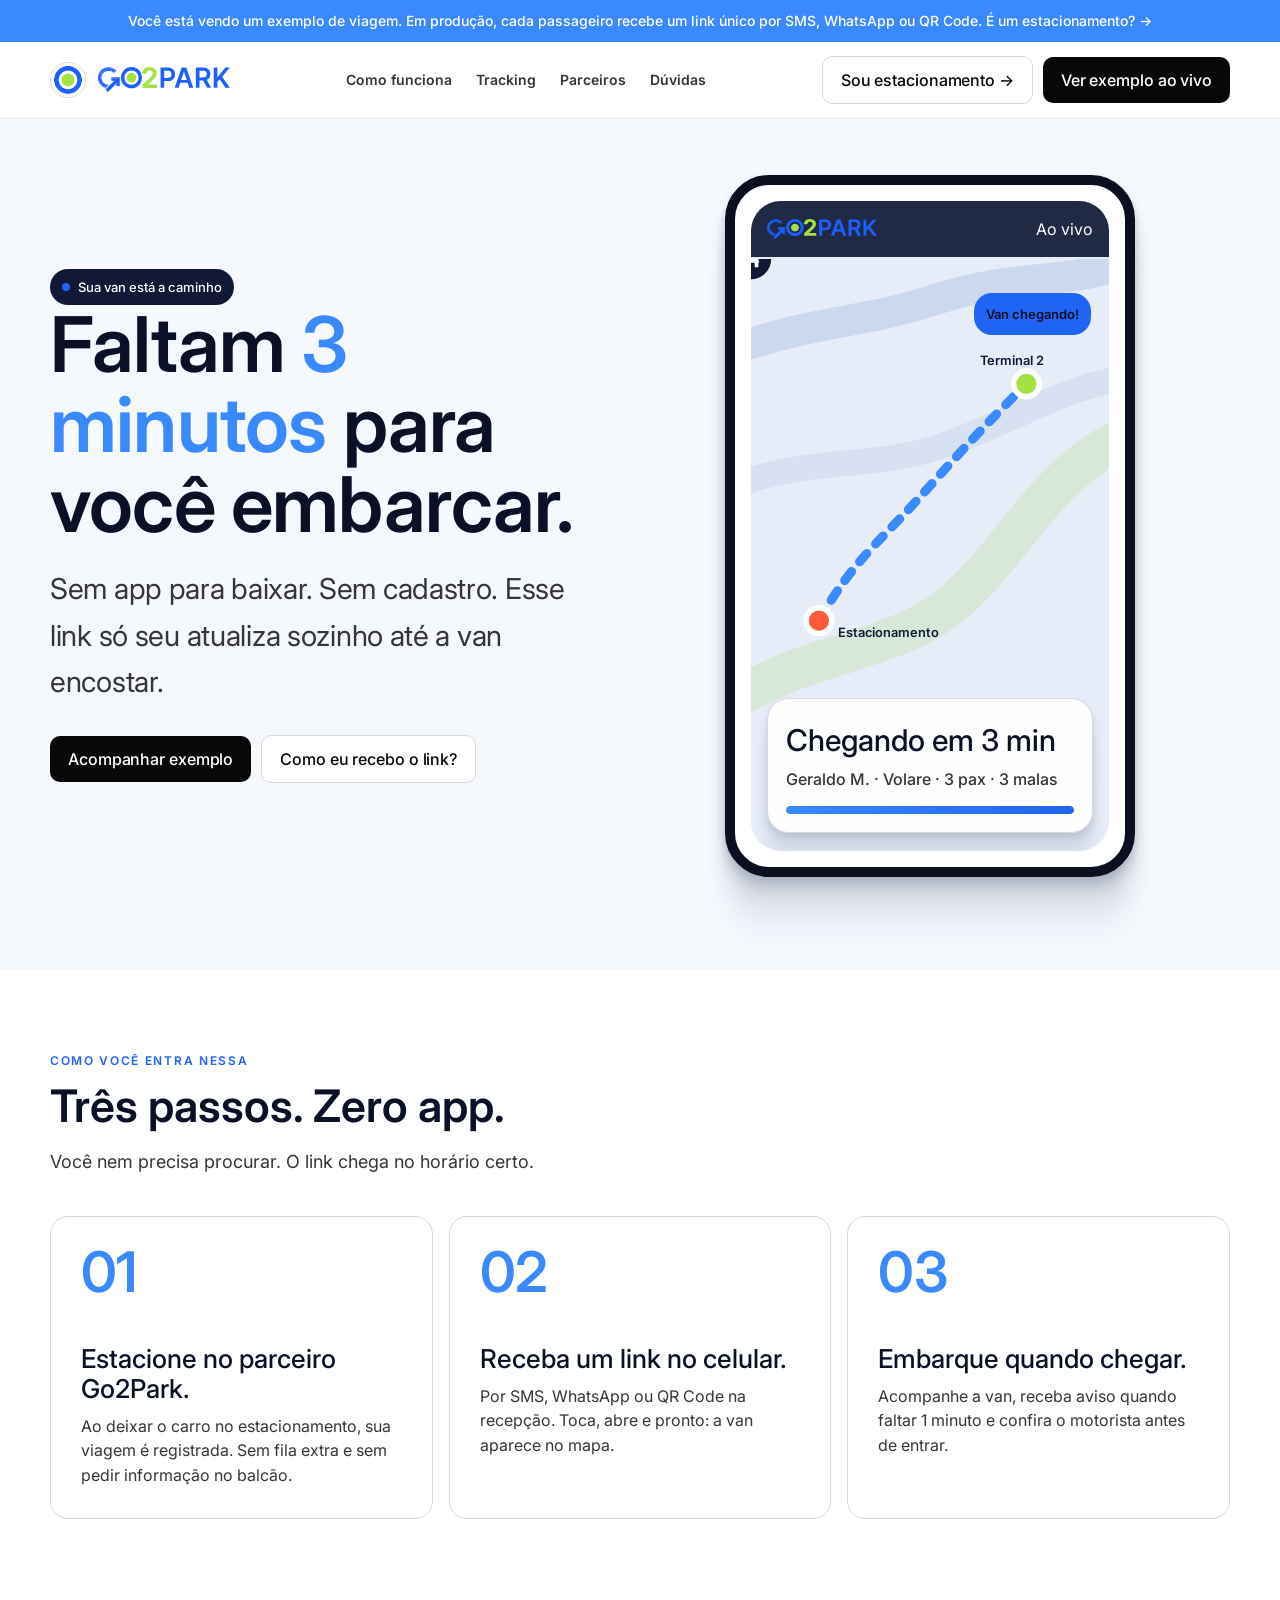
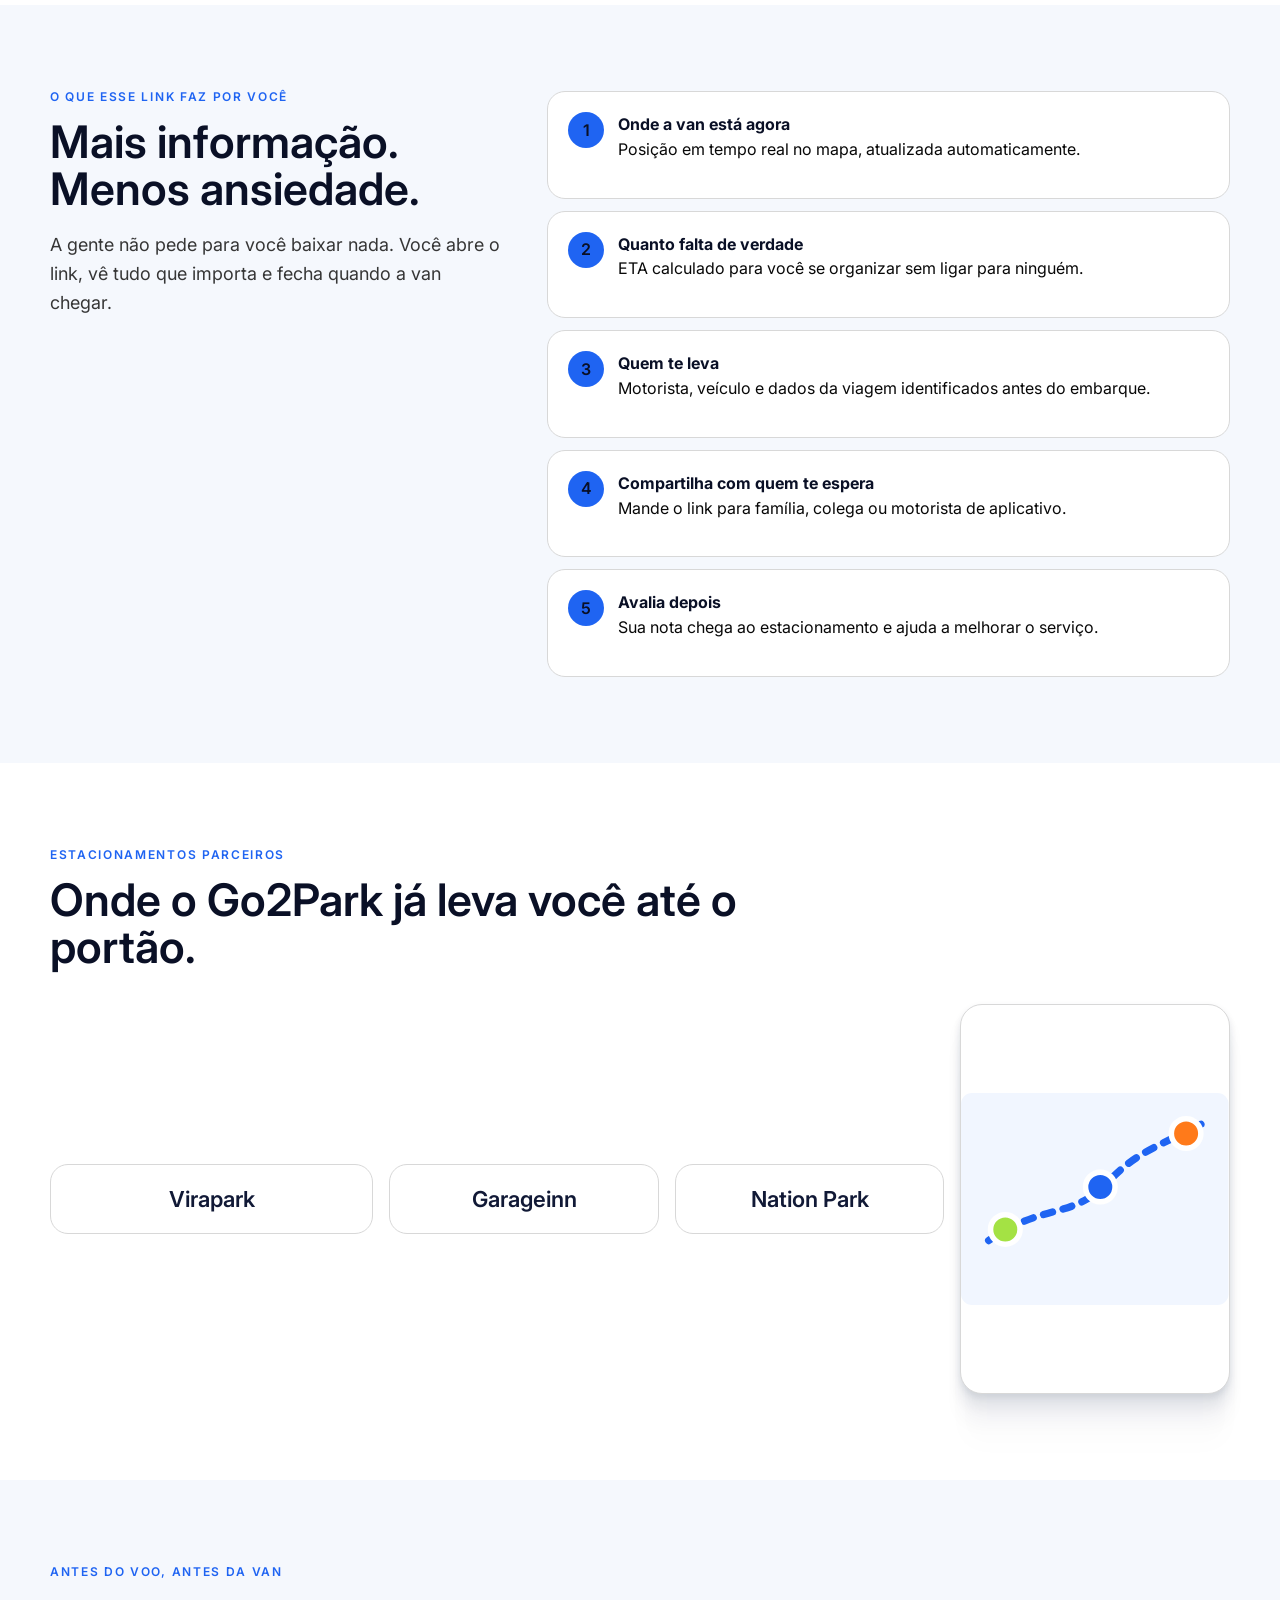
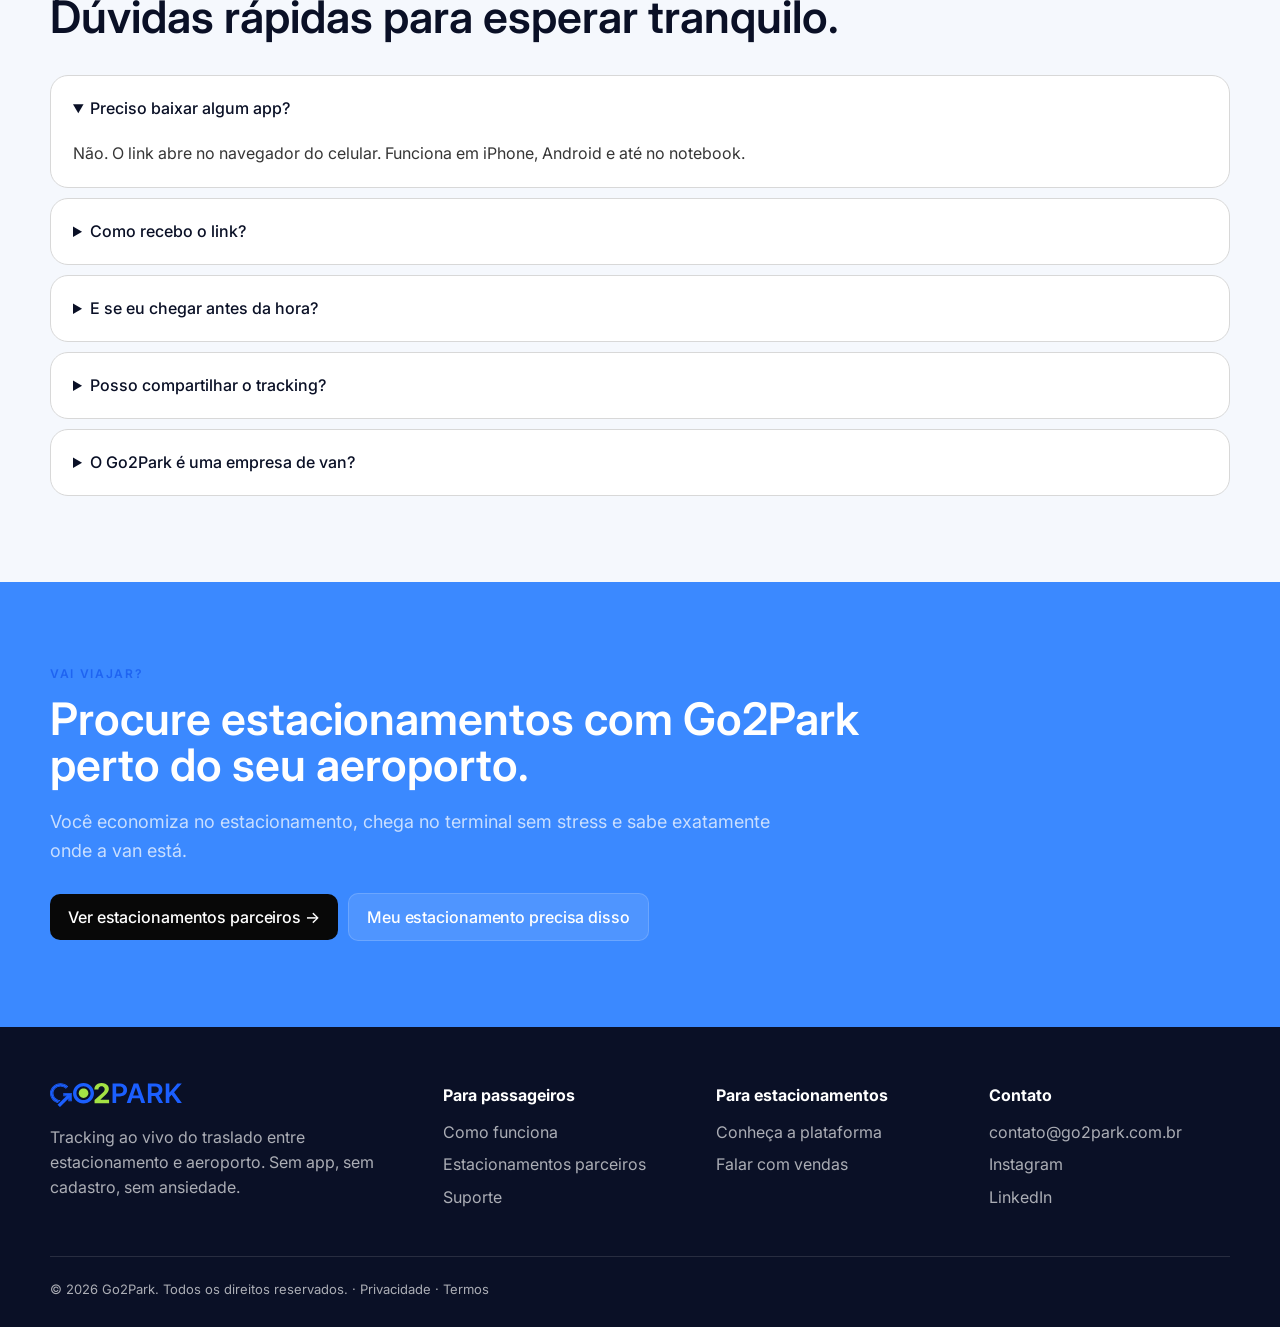
==== clientes.html @ e4285a24 "primeiro commit" ====
<!doctype html>
<html lang="pt-BR">
  <head>
    <meta charset="utf-8" />
    <meta name="viewport" content="width=device-width, initial-scale=1" />
    <title>Sua van em tempo real · Go2Park</title>
    <meta name="description" content="Acompanhe sua van do estacionamento até o aeroporto em tempo real. Sem app, sem cadastro. Só abrir o link e ver onde ela está." />
    <link rel="preconnect" href="https://fonts.googleapis.com" />
    <link rel="preconnect" href="https://fonts.gstatic.com" crossorigin />
    <link href="https://fonts.googleapis.com/css2?family=Inter:wght@400;500;600&family=Inconsolata:wght@400;500&display=swap" rel="stylesheet" />
    <link rel="stylesheet" href="css/landing-pages.css" />
  </head>
  <body>
    <div class="page">
      <div class="client-banner">Você está vendo um exemplo de viagem. Em produção, cada passageiro recebe um link único por SMS, WhatsApp ou QR Code. <a href="empresas.html">É um estacionamento? →</a></div>

      <nav class="site-nav">
        <div class="container nav-inner">
          <a class="brand" href="clientes.html" aria-label="Go2Park Clientes">
            <img class="brand-icon" src="assets/go2park-icon.png" alt="" />
            <img class="brand-word" src="assets/go2park-logo.svg" alt="Go2Park" />
          </a>
          <div class="nav-links">
            <a href="#como-usar">Como funciona</a>
            <a href="#tracking">Tracking</a>
            <a href="#parceiros">Parceiros</a>
            <a href="#faq">Dúvidas</a>
          </div>
          <div class="nav-actions">
            <a class="button secondary" href="empresas.html">Sou estacionamento →</a>
            <a class="button primary" href="#tracking">Ver exemplo ao vivo</a>
          </div>
        </div>
      </nav>

      <header class="client-hero">
        <div class="container hero-grid">
          <div>
            <span class="status-pill">Sua van está a caminho</span>
            <h1 class="display hero-title" style="color:var(--navy-2)">Faltam <span style="color:var(--blue)">3 minutos</span> para você embarcar.</h1>
            <p class="hero-copy">Sem app para baixar. Sem cadastro. Esse link só seu atualiza sozinho até a van encostar.</p>
            <div class="nav-actions" style="justify-content:flex-start">
              <a class="button primary" href="#tracking">Acompanhar exemplo</a>
              <a class="button secondary" href="#como-usar">Como eu recebo o link?</a>
            </div>
          </div>

          <div class="tracking-phone" aria-label="Exemplo de tracking Go2Park">
            <div class="phone-screen">
              <div class="phone-top">
                <img src="assets/go2park-logo.svg" alt="Go2Park" />
                <span>Ao vivo</span>
              </div>
              <svg class="map-art" viewBox="0 0 390 620" role="img" aria-label="Mapa com rota da van até o aeroporto">
                <rect width="390" height="620" fill="#e7edf8" />
                <path d="M-20 98 C80 65 124 70 208 42 C290 16 352 28 414 2" fill="none" stroke="#cbd8ee" stroke-width="34" />
                <path d="M-24 248 C78 212 132 232 218 200 C300 170 346 136 420 128" fill="none" stroke="#d7e1f2" stroke-width="28" />
                <path d="M-18 480 C70 424 160 430 226 370 C294 308 322 230 416 190" fill="none" stroke="#d8e8d8" stroke-width="44" />
                <path d="M74 394 C110 330 142 306 176 268 C218 222 238 198 300 136" class="route-line" />
                <circle cx="74" cy="394" r="14" fill="#ff5a3c" stroke="#fff" stroke-width="6" />
                <circle cx="300" cy="136" r="14" fill="#a4e244" stroke="#fff" stroke-width="6" />
                <g class="van-dot">
                  <circle r="22" fill="#111936" />
                  <path d="M-9 4h18l-2-9H-5l-4 9Zm1 0v5h4V4h-4Zm12 0v5h4V4H4Z" fill="#fff" />
                </g>
                <text x="95" y="412" fill="#111936" font-family="Inter" font-size="14" font-weight="600">Estacionamento</text>
                <text x="250" y="116" fill="#111936" font-family="Inter" font-size="14" font-weight="600">Terminal 2</text>
              </svg>
              <div class="toast">Van chegando!</div>
              <div class="tracking-card">
                <strong>Chegando em 3 min</strong>
                <span>Geraldo M. · Volare · 3 pax · 3 malas</span>
                <div class="progress"><i></i></div>
              </div>
            </div>
          </div>
        </div>
      </header>

      <section id="como-usar" class="band">
        <div class="container">
          <p class="eyebrow">Como você entra nessa</p>
          <h2 class="display section-title">Três passos. Zero app.</h2>
          <p class="section-copy">Você nem precisa procurar. O link chega no horário certo.</p>
          <div class="steps">
            <article class="step-card">
              <span class="step-number">01</span>
              <h3>Estacione no parceiro Go2Park.</h3>
              <p>Ao deixar o carro no estacionamento, sua viagem é registrada. Sem fila extra e sem pedir informação no balcão.</p>
            </article>
            <article class="step-card">
              <span class="step-number">02</span>
              <h3>Receba um link no celular.</h3>
              <p>Por SMS, WhatsApp ou QR Code na recepção. Toca, abre e pronto: a van aparece no mapa.</p>
            </article>
            <article class="step-card">
              <span class="step-number">03</span>
              <h3>Embarque quando chegar.</h3>
              <p>Acompanhe a van, receba aviso quando faltar 1 minuto e confira o motorista antes de entrar.</p>
            </article>
          </div>
        </div>
      </section>

      <section id="tracking" class="band mist">
        <div class="container benefit-layout">
          <div>
            <p class="eyebrow">O que esse link faz por você</p>
            <h2 class="display section-title tight">Mais informação. Menos ansiedade.</h2>
            <p class="section-copy">A gente não pede para você baixar nada. Você abre o link, vê tudo que importa e fecha quando a van chegar.</p>
          </div>
          <div class="benefit-list">
            <article class="benefit-item"><span>1</span><div><b>Onde a van está agora</b><p>Posição em tempo real no mapa, atualizada automaticamente.</p></div></article>
            <article class="benefit-item"><span>2</span><div><b>Quanto falta de verdade</b><p>ETA calculado para você se organizar sem ligar para ninguém.</p></div></article>
            <article class="benefit-item"><span>3</span><div><b>Quem te leva</b><p>Motorista, veículo e dados da viagem identificados antes do embarque.</p></div></article>
            <article class="benefit-item"><span>4</span><div><b>Compartilha com quem te espera</b><p>Mande o link para família, colega ou motorista de aplicativo.</p></div></article>
            <article class="benefit-item"><span>5</span><div><b>Avalia depois</b><p>Sua nota chega ao estacionamento e ajuda a melhorar o serviço.</p></div></article>
          </div>
        </div>
      </section>

      <section id="parceiros" class="band">
        <div class="container">
          <p class="eyebrow">Estacionamentos parceiros</p>
          <h2 class="display section-title">Onde o Go2Park já leva você até o portão.</h2>
          <div class="logo-strip-inner" style="margin-top:34px">
            <span class="logo-tile">Virapark</span>
            <span class="logo-tile">Garageinn</span>
            <span class="logo-tile">Nation Park</span>
            <div class="partner-map">
              <svg width="290" height="230" viewBox="0 0 290 230" aria-hidden="true">
                <rect width="290" height="230" rx="12" fill="#f1f6ff" />
                <path d="M30 160 C92 118 120 138 160 96 C190 64 214 58 260 34" fill="none" stroke="#1f64f2" stroke-width="8" stroke-linecap="round" stroke-dasharray="10 12" />
                <circle cx="48" cy="148" r="16" fill="#a4e244" stroke="#fff" stroke-width="6" />
                <circle cx="151" cy="102" r="16" fill="#1f64f2" stroke="#fff" stroke-width="6" />
                <circle cx="244" cy="44" r="16" fill="#ff7a1a" stroke="#fff" stroke-width="6" />
              </svg>
            </div>
          </div>
        </div>
      </section>

      <section id="faq" class="band mist">
        <div class="container">
          <p class="eyebrow">Antes do voo, antes da van</p>
          <h2 class="display section-title">Dúvidas rápidas para esperar tranquilo.</h2>
          <div class="faq">
            <details open>
              <summary>Preciso baixar algum app?</summary>
              <p>Não. O link abre no navegador do celular. Funciona em iPhone, Android e até no notebook.</p>
            </details>
            <details>
              <summary>Como recebo o link?</summary>
              <p>Por SMS ou WhatsApp, no número cadastrado no estacionamento. Também pode escanear o QR Code da recepção.</p>
            </details>
            <details>
              <summary>E se eu chegar antes da hora?</summary>
              <p>O link mostra a próxima van disponível e o tempo para ela passar pelo seu ponto.</p>
            </details>
            <details>
              <summary>Posso compartilhar o tracking?</summary>
              <p>Pode. Envie para família, colega de viagem ou motorista de aplicativo. Todo mundo vê a mesma van.</p>
            </details>
            <details>
              <summary>O Go2Park é uma empresa de van?</summary>
              <p>Não. A Go2Park é a tecnologia que organiza o traslado dos estacionamentos parceiros.</p>
            </details>
          </div>
        </div>
      </section>

      <section class="band form-section">
        <div class="container">
          <p class="eyebrow">Vai viajar?</p>
          <h2 class="display section-title" style="color:#fff">Procure estacionamentos com Go2Park perto do seu aeroporto.</h2>
          <p class="section-copy" style="color:rgba(255,255,255,.72)">Você economiza no estacionamento, chega no terminal sem stress e sabe exatamente onde a van está.</p>
          <div class="nav-actions" style="justify-content:flex-start; margin-top:28px">
            <a class="button dark-primary" href="#parceiros">Ver estacionamentos parceiros →</a>
            <a class="button ghost" href="empresas.html">Meu estacionamento precisa disso</a>
          </div>
        </div>
      </section>

      <footer class="footer">
        <div class="container footer-grid">
          <div>
            <img src="assets/go2park-logo.svg" alt="Go2Park" />
            <p>Tracking ao vivo do traslado entre estacionamento e aeroporto. Sem app, sem cadastro, sem ansiedade.</p>
          </div>
          <div><h4>Para passageiros</h4><a href="#como-usar">Como funciona</a><a href="#parceiros">Estacionamentos parceiros</a><a href="#faq">Suporte</a></div>
          <div><h4>Para estacionamentos</h4><a href="empresas.html">Conheça a plataforma</a><a href="empresas.html#demo">Falar com vendas</a></div>
          <div><h4>Contato</h4><span>contato@go2park.com.br</span><span>Instagram</span><span>LinkedIn</span></div>
        </div>
        <div class="container footer-bottom">© 2026 Go2Park. Todos os direitos reservados. · Privacidade · Termos</div>
      </footer>
    </div>
  </body>
</html>
---- css/landing-pages.css ----
:root {
  --primary: #080808;
  --blue: #3b89ff;
  --blue-deep: #006acc;
  --blue-info: #146ef5;
  --navy: #111936;
  --navy-2: #0a1026;
  --lime: #1F64F2;
  --lime-2: #1F64F2;
  --go2park-lime: #1F64F2;
  --green: #1F64F2;
  --orange: #ff6b00;
  --red: #ee1d36;
  --purple: #7a3dff;
  --pink: #ed52cb;
  --yellow: #ffae13;
  --paper: #ffffff;
  --mist: #f5f8fd;
  --mist-2: #eef4ff;
  --line: #d8d8d8;
  --ink: #080808;
  --body: #363636;
  --muted: #5a5a5a;
  --soft: #898989;
  --shadow: 0 84px 24px rgba(15, 32, 68, 0), 0 54px 22px rgba(15, 32, 68, 0.01), 0 30px 18px rgba(15, 32, 68, 0.04), 0 13px 13px rgba(15, 32, 68, 0.08), 0 3px 7px rgba(15, 32, 68, 0.09);
  --shadow-strong: 0 96px 32px rgba(15, 32, 68, 0), 0 58px 26px rgba(15, 32, 68, 0.04), 0 32px 22px rgba(15, 32, 68, 0.08), 0 14px 14px rgba(15, 32, 68, 0.12), 0 4px 8px rgba(15, 32, 68, 0.14);
}

* {
  box-sizing: border-box;
}

html {
  scroll-behavior: smooth;
}

body {
  margin: 0;
  background: var(--paper);
  color: var(--ink);
  font-family: "Inter", Arial, Helvetica, sans-serif;
  font-size: 16px;
  line-height: 1.55;
  -webkit-font-smoothing: antialiased;
}

img,
svg {
  display: block;
  max-width: 100%;
}

a {
  color: inherit;
  text-decoration: none;
}

button,
input,
select,
textarea {
  font: inherit;
}

section {
  scroll-margin-top: 92px;
}

.page {
  overflow: hidden;
}

.container {
  width: min(1180px, calc(100% - 64px));
  margin: 0 auto;
}

.wide {
  width: min(1300px, calc(100% - 64px));
  margin: 0 auto;
}

.site-nav {
  position: sticky;
  top: 0;
  z-index: 50;
  border-bottom: 1px solid rgba(220, 230, 244, 0.72);
  background: rgba(255, 255, 255, 0.9);
  backdrop-filter: blur(16px);
}

.site-nav.dark {
  border-bottom-color: rgba(255, 255, 255, 0.12);
  background: rgba(17, 25, 54, 0.88);
}

.nav-inner {
  min-height: 76px;
  display: flex;
  align-items: center;
  justify-content: space-between;
  gap: 24px;
}

.brand {
  display: flex;
  align-items: center;
  gap: 12px;
  min-width: 170px;
}

.brand-icon {
  width: 36px;
  height: 36px;
  border: 1px solid var(--line);
  border-radius: 999px;
}

.brand-word {
  width: 132px;
}

.nav-links {
  display: flex;
  align-items: center;
  gap: 24px;
  color: var(--body);
  font-size: 14px;
  font-weight: 600;
}

.dark .nav-links {
  color: rgba(255, 255, 255, 0.72);
}

.nav-actions {
  display: flex;
  align-items: center;
  gap: 10px;
}

.button {
  display: inline-flex;
  min-height: 46px;
  align-items: center;
  justify-content: center;
  gap: 8px;
  border: 0;
  border-radius: 10px;
  cursor: pointer;
  padding: 11px 18px;
  font-weight: 500;
  line-height: 24px;
  letter-spacing: -0.1px;
  white-space: nowrap;
}

.button.primary {
  background: var(--primary);
  color: #fff;
}

.button.dark-primary {
  background: var(--primary);
  color: #fff;
}

.button.secondary {
  background: #fff;
  border: 1px solid var(--line);
  color: var(--ink);
}

.button.ghost {
  background: rgba(255, 255, 255, 0.1);
  border: 1px solid rgba(255, 255, 255, 0.16);
  color: #fff;
}

.eyebrow {
  margin: 0 0 16px;
  color: #1F64F2;
  font-size: 12px;
  font-weight: 600;
  letter-spacing: 0.14em;
  line-height: 1;
  text-transform: uppercase;
}

.on-dark .eyebrow,
.dark-hero .eyebrow {
  color: #1F64F2;
}

h1,
h2,
h3,
p {
  margin-top: 0;
}

.display {
  font-family: "Inter", Arial, Helvetica, sans-serif;
  font-weight: 600;
  letter-spacing: -0.8px;
}

.hero-title {
  max-width: 780px;
  margin-bottom: 22px;
  font-size: clamp(48px, 6vw, 80px);
  line-height: 1.04;
}

.hero-title em,
.section-title em {
  color: var(--lime);
  font-style: normal;
}

.hero-copy {
  max-width: 650px;
  margin-bottom: 30px;
  color: rgba(255, 255, 255, 0.72);
  font-size: 28.8px;
  line-height: 46.08px;
  letter-spacing: -0.288px;
}

.light-copy {
  color: var(--body);
}

.section-title {
  max-width: 820px;
  margin-bottom: 18px;
  color: var(--navy-2);
  font-size: clamp(32px, 4vw, 44.8px);
  line-height: 46.6px;
  letter-spacing: 0;
}

.section-title.tight {
  max-width: 640px;
}

.section-copy {
  max-width: 720px;
  margin-bottom: 0;
  color: var(--body);
  font-size: 18px;
  line-height: 29px;
}

.band {
  padding: 86px 0;
}

.band.mist {
  background: var(--mist);
}

.dark-hero {
  position: relative;
  background: var(--navy);
  color: #fff;
}

.dark-hero::after {
  position: absolute;
  right: 0;
  bottom: 0;
  left: 0;
  height: 1px;
  background: rgba(255, 255, 255, 0.12);
  content: "";
}

.hero-grid {
  display: grid;
  grid-template-columns: minmax(0, 0.94fr) minmax(420px, 1.06fr);
  gap: 48px;
  align-items: center;
  padding: 78px 0 92px;
}

.proof-row {
  display: flex;
  flex-wrap: wrap;
  gap: 14px;
  margin-top: 22px;
}

.proof {
  display: inline-flex;
  align-items: center;
  gap: 8px;
  color: rgba(255, 255, 255, 0.72);
  font-size: 14px;
  font-weight: 600;
}

.proof::before {
  width: 8px;
  height: 8px;
  border-radius: 999px;
  background: var(--lime);
  content: "";
}

.dashboard-stage,
.phone-stage {
  position: relative;
  min-height: 560px;
  border: 1px solid rgba(255, 255, 255, 0.12);
  border-radius: 22px;
  background: #f1f6ff;
  box-shadow: 0 44px 90px rgba(4, 10, 28, 0.34);
  overflow: hidden;
}

.dashboard-stage img.mac {
  position: absolute;
  right: -120px;
  bottom: 24px;
  width: 840px;
  max-width: none;
  filter: drop-shadow(0 28px 24px rgba(8, 16, 44, 0.24));
}

.dashboard-stage img.phone {
  position: absolute;
  left: 34px;
  bottom: 30px;
  width: 190px;
  filter: drop-shadow(0 24px 20px rgba(8, 16, 44, 0.28));
}

.float-card {
  position: absolute;
  z-index: 2;
  width: 186px;
  padding: 16px;
  border: 1px solid var(--line);
  border-radius: 18px;
  background: #fff;
  color: var(--navy-2);
  box-shadow: var(--shadow);
}

.float-card strong {
  display: block;
  font-family: "Inter", Arial, Helvetica, sans-serif;
  font-size: 35px;
  font-weight: 600;
  letter-spacing: -0.35px;
  line-height: 36px;
}

.float-card span {
  color: var(--body);
  font-size: 13px;
  font-weight: 500;
}

.float-a {
  top: 28px;
  right: 28px;
}

.float-b {
  top: 142px;
  left: 28px;
}

.logo-strip {
  padding: 24px 0;
  border-top: 1px solid var(--line);
  border-bottom: 1px solid var(--line);
  background: #fff;
}

.logo-strip-inner {
  display: grid;
  grid-template-columns: 1.2fr repeat(3, 1fr);
  gap: 16px;
  align-items: center;
}

.logo-label {
  color: var(--muted);
  font-size: 13px;
  font-weight: 500;
  letter-spacing: 1.5px;
  text-transform: uppercase;
}

.logo-tile {
  min-height: 70px;
  display: grid;
  place-items: center;
  border: 1px solid var(--line);
  border-radius: 18px;
  color: var(--navy);
  font-family: "Inter", Arial, Helvetica, sans-serif;
  font-size: 22px;
  font-weight: 600;
  letter-spacing: 0;
}

.problem-layout {
  display: grid;
  grid-template-columns: minmax(280px, 0.85fr) minmax(0, 1.15fr);
  gap: 42px;
  align-items: start;
}

.pain-stack {
  display: grid;
  gap: 16px;
}

.pain-card {
  padding: 28px;
  border: 1px solid var(--line);
  border-radius: 18px;
  background: #fff;
}

.pain-card:nth-child(2) {
  margin-left: 58px;
}

.pain-card:nth-child(3) {
  margin-right: 88px;
}

.pain-card h3,
.feature-card h3,
.step-card h3 {
  margin-bottom: 10px;
  color: var(--navy-2);
  font-family: "Inter", Arial, Helvetica, sans-serif;
  font-size: 26px;
  font-weight: 500;
  letter-spacing: 0;
  line-height: 30px;
}

.pain-card p,
.feature-card p,
.step-card p {
  margin-bottom: 0;
  color: var(--body);
}

.quote {
  margin-top: 20px;
  padding-left: 14px;
  border-left: 3px solid var(--lime);
  color: var(--navy-2);
  font-weight: 500;
}

.stats-band {
  background: var(--navy-2);
  color: #fff;
}

.stats-grid {
  display: grid;
  grid-template-columns: repeat(4, minmax(0, 1fr));
  gap: 16px;
  margin-top: 38px;
}

.stat-card {
  min-height: 230px;
  display: flex;
  flex-direction: column;
  justify-content: space-between;
  padding: 26px;
  border: 1px solid rgba(255, 255, 255, 0.12);
  border-radius: 18px;
  background: rgba(255, 255, 255, 0.06);
}

.stat-card strong {
  display: block;
  color: var(--lime);
  font-family: "Inter", Arial, Helvetica, sans-serif;
  font-size: clamp(54px, 6vw, 86px);
  font-weight: 600;
  letter-spacing: -0.8px;
  line-height: 0.9;
}

.stat-card span {
  color: rgba(255, 255, 255, 0.72);
  font-size: 16px;
  line-height: 24px;
}

.steps {
  display: grid;
  grid-template-columns: repeat(3, minmax(0, 1fr));
  gap: 16px;
  margin-top: 40px;
}

.step-card {
  min-height: 292px;
  padding: 30px;
  border: 1px solid var(--line);
  border-radius: 18px;
  background: #fff;
}

.step-number {
  display: block;
  margin-bottom: 46px;
  color: var(--blue);
  font-family: "Inter", Arial, Helvetica, sans-serif;
  font-size: 56px;
  font-weight: 600;
  letter-spacing: -0.56px;
  line-height: 0.9;
}

.feature-grid {
  display: grid;
  grid-template-columns: repeat(3, minmax(0, 1fr));
  gap: 16px;
  margin-top: 38px;
}

.feature-card {
  min-height: 286px;
  padding: 30px;
  border: 1px solid var(--line);
  border-radius: 18px;
  background: #fff;
}

.feature-card.highlight {
  background: var(--lime);
}

.feature-list {
  display: grid;
  gap: 10px;
  margin: 20px 0 0;
  padding: 0;
  color: var(--body);
  list-style: none;
}

.feature-list li::before {
  margin-right: 8px;
  color: var(--blue);
  content: "✓";
  font-weight: 500;
}

.testimonial-grid {
  display: grid;
  grid-template-columns: 1fr 1fr;
  gap: 16px;
  margin-top: 38px;
}

.testimonial {
  min-height: 250px;
  padding: 32px;
  border-radius: 18px;
  background: var(--navy);
  color: #fff;
}

.testimonial blockquote {
  margin: 0 0 28px;
  color: rgba(255, 255, 255, 0.9);
  font-family: "Inter", Arial, Helvetica, sans-serif;
  font-size: 27px;
  font-weight: 500;
  letter-spacing: 0;
  line-height: 32px;
}

.testimonial cite {
  color: rgba(255, 255, 255, 0.62);
  font-style: normal;
  font-weight: 500;
}

.faq {
  display: grid;
  gap: 10px;
  margin-top: 34px;
}

.faq details {
  border: 1px solid var(--line);
  border-radius: 18px;
  background: #fff;
}

.faq summary {
  cursor: pointer;
  padding: 20px 22px;
  color: var(--navy-2);
  font-weight: 500;
}

.faq details p {
  margin: 0;
  padding: 0 22px 22px;
  color: var(--body);
}

.form-section {
  background: var(--blue);
  color: #fff;
}

.form-grid {
  display: grid;
  grid-template-columns: minmax(0, 0.85fr) minmax(420px, 1.15fr);
  gap: 44px;
  align-items: start;
}

.form-card {
  padding: 28px;
  border-radius: 18px;
  background: #fff;
  color: var(--ink);
  box-shadow: var(--shadow-strong);
}

.form-card h3 {
  margin-bottom: 6px;
  font-family: "Inter", Arial, Helvetica, sans-serif;
  font-size: 30px;
  font-weight: 500;
  letter-spacing: 0;
}

.form-card p {
  color: var(--body);
}

.form-grid-fields {
  display: grid;
  grid-template-columns: 1fr 1fr;
  gap: 12px;
}

.field {
  display: grid;
  gap: 6px;
}

.field.full {
  grid-column: 1 / -1;
}

.field label {
  color: var(--body);
  font-size: 13px;
  font-weight: 500;
}

.field input,
.field select,
.field textarea {
  width: 100%;
  min-height: 46px;
  border: 1px solid var(--line);
  border-radius: 10px;
  background: #fff;
  color: var(--ink);
  padding: 11px 12px;
}

.field textarea {
  min-height: 92px;
  resize: vertical;
}

.form-note {
  margin-top: 18px;
  padding: 14px;
  border-radius: 18px;
  background: var(--mist-2);
  color: var(--body);
  font-size: 14px;
  font-weight: 500;
}

.footer {
  padding: 56px 0 28px;
  background: var(--navy-2);
  color: rgba(255, 255, 255, 0.66);
}

.footer-grid {
  display: grid;
  grid-template-columns: 1.5fr repeat(3, 1fr);
  gap: 32px;
}

.footer img {
  width: 132px;
  margin-bottom: 18px;
}

.footer h4 {
  margin: 0 0 12px;
  color: #fff;
}

.footer a,
.footer span {
  display: block;
  margin-bottom: 8px;
}

.footer-bottom {
  margin-top: 38px;
  padding-top: 22px;
  border-top: 1px solid rgba(255, 255, 255, 0.12);
  font-size: 13px;
}

.client-banner {
  padding: 10px 0;
  background: var(--blue);
  color: #fff;
  font-size: 14px;
  font-weight: 500;
  text-align: center;
}

.client-hero {
  background: var(--mist);
}

.client-hero .hero-grid {
  padding-top: 56px;
}

.client-hero .hero-copy {
  color: var(--body);
}

.status-pill {
  display: inline-flex;
  align-items: center;
  gap: 8px;
  min-height: 36px;
  padding: 8px 12px;
  border-radius: 999px;
  background: var(--navy);
  color: #fff;
  font-size: 13px;
  font-weight: 500;
}

.status-pill::before {
  width: 8px;
  height: 8px;
  border-radius: 999px;
  background: var(--lime);
  box-shadow: 0 0 0 0 rgba(164, 226, 68, 0.7);
  animation: pulse 1.6s infinite;
  content: "";
}

@keyframes pulse {
  70% {
    box-shadow: 0 0 0 10px rgba(164, 226, 68, 0);
  }
}

.tracking-phone {
  position: relative;
  width: min(410px, 100%);
  margin: 0 auto;
  padding: 16px;
  border: 10px solid #0b0f1f;
  border-radius: 44px;
  background: #fff;
  box-shadow: var(--shadow-strong);
}

.phone-screen {
  position: relative;
  min-height: 650px;
  overflow: hidden;
  border-radius: 30px;
  background: #e7edf8;
}

.phone-top {
  position: absolute;
  top: 0;
  right: 0;
  left: 0;
  z-index: 4;
  display: flex;
  align-items: center;
  justify-content: space-between;
  padding: 16px;
  background: rgba(17, 25, 54, 0.92);
  color: #fff;
}

.phone-top img {
  width: 110px;
}

.map-art {
  position: absolute;
  inset: 58px 0 0;
}

.route-line {
  fill: none;
  stroke: var(--blue);
  stroke-linecap: round;
  stroke-width: 10;
  stroke-dasharray: 12 14;
}

.van-dot {
  animation: drive 8s ease-in-out infinite;
  transform-origin: center;
}

@keyframes drive {
  0% {
    transform: translate(66px, 380px);
  }
  22% {
    transform: translate(112px, 318px);
  }
  48% {
    transform: translate(174px, 260px);
  }
  75% {
    transform: translate(235px, 202px);
  }
  100% {
    transform: translate(288px, 132px);
  }
}

.tracking-card {
  position: absolute;
  right: 16px;
  bottom: 18px;
  left: 16px;
  z-index: 5;
  padding: 18px;
  border: 1px solid var(--line);
  border-radius: 22px;
  background: rgba(255, 255, 255, 0.96);
  box-shadow: var(--shadow);
}

.tracking-card strong {
  display: block;
  margin-bottom: 3px;
  color: var(--navy-2);
  font-family: "Inter", Arial, Helvetica, sans-serif;
  font-size: 30px;
  font-weight: 500;
  letter-spacing: 0;
}

.tracking-card span {
  color: var(--body);
  font-weight: 500;
}

.progress {
  height: 8px;
  margin-top: 14px;
  overflow: hidden;
  border-radius: 999px;
  background: var(--mist-2);
}

.progress i {
  display: block;
  height: 100%;
  border-radius: inherit;
  background: linear-gradient(90deg, var(--blue), var(--lime));
  animation: progress 8s ease-in-out infinite;
}

@keyframes progress {
  0% {
    width: 12%;
  }
  35% {
    width: 45%;
  }
  70% {
    width: 76%;
  }
  100% {
    width: 94%;
  }
}

.toast {
  position: absolute;
  top: 92px;
  right: 18px;
  z-index: 6;
  padding: 11px 12px;
  border-radius: 18px;
  background: var(--lime);
  color: var(--navy-2);
  font-size: 13px;
  font-weight: 600;
  animation: toast 8s ease-in-out infinite;
}

@keyframes toast {
  0%,
  45%,
  100% {
    opacity: 0;
    transform: translateY(-10px);
  }
  58%,
  84% {
    opacity: 1;
    transform: translateY(0);
  }
}

.benefit-layout {
  display: grid;
  grid-template-columns: minmax(280px, 0.8fr) minmax(0, 1.2fr);
  gap: 42px;
}

.benefit-list {
  display: grid;
  gap: 12px;
}

.benefit-item {
  display: grid;
  grid-template-columns: 36px 1fr;
  gap: 14px;
  padding: 20px;
  border: 1px solid var(--line);
  border-radius: 18px;
  background: #fff;
}

.benefit-item b {
  color: var(--navy-2);
}

.benefit-item span {
  width: 36px;
  height: 36px;
  display: grid;
  place-items: center;
  border-radius: 999px;
  background: var(--lime);
  color: var(--navy-2);
  font-weight: 600;
}

.partner-map {
  min-height: 390px;
  display: grid;
  place-items: center;
  border: 1px solid var(--line);
  border-radius: 22px;
  background: #fff;
  box-shadow: var(--shadow);
}

@media (max-width: 1040px) {
  .hero-grid,
  .problem-layout,
  .form-grid,
  .benefit-layout {
    grid-template-columns: 1fr;
  }

  .dashboard-stage {
    min-height: 540px;
  }

  .logo-strip-inner,
  .stats-grid,
  .feature-grid,
  .steps,
  .footer-grid {
    grid-template-columns: repeat(2, minmax(0, 1fr));
  }
}

@media (max-width: 720px) {
  .container,
  .wide {
    width: min(100% - 40px, 1180px);
  }

  .nav-links {
    display: none;
  }

  .nav-inner {
    min-height: 68px;
  }

  .nav-actions .secondary,
  .nav-actions .ghost {
    display: none;
  }

  .hero-grid {
    padding: 42px 0 58px;
  }

  .hero-title {
    font-size: 48px;
    line-height: 48px;
  }

  .hero-copy {
    font-size: 18px;
    line-height: 29px;
  }

  .section-title {
    font-size: 38px;
    line-height: 40px;
  }

  .band {
    padding: 62px 0;
  }

  .dashboard-stage {
    min-height: 460px;
  }

  .dashboard-stage img.mac {
    right: -260px;
    width: 720px;
  }

  .dashboard-stage img.phone {
    width: 150px;
  }

  .float-card {
    width: 150px;
  }

  .logo-strip-inner,
  .stats-grid,
  .feature-grid,
  .steps,
  .testimonial-grid,
  .footer-grid,
  .form-grid-fields {
    grid-template-columns: 1fr;
  }

  .pain-card:nth-child(2),
  .pain-card:nth-child(3) {
    margin: 0;
  }

  .phone-screen {
    min-height: 590px;
  }
}

/* Empresas page rebuilt from reference-layout-lp.png */
.empresas-layout {
  background: #fff;
  color: var(--ink);
}

.ship-container {
  width: min(1050px, calc(100% - 64px));
  margin: 0 auto;
}

.ship-nav {
  position: sticky;
  top: 0;
  z-index: 40;
  background: rgba(255, 255, 255, 0.9);
  border-bottom: 1px solid rgba(216, 216, 216, 0.6);
  backdrop-filter: blur(16px);
}

.ship-nav-inner {
  width: min(1200px, calc(100% - 64px));
  min-height: 72px;
  display: grid;
  grid-template-columns: 1fr auto 1fr;
  gap: 28px;
  align-items: center;
  margin: 0 auto;
}

.ship-brand {
  display: flex;
  align-items: center;
  gap: 10px;
}

.ship-brand img:first-child {
  width: 28px;
  height: 28px;
  border-radius: 999px;
}

.ship-brand img:last-child {
  width: 118px;
}

.ship-links,
.ship-actions {
  display: flex;
  align-items: center;
  gap: 24px;
  color: var(--body);
  font-size: 14px;
  font-weight: 500;
}

.ship-actions {
  justify-content: flex-end;
  gap: 14px;
}

.ship-button,
.ship-actions .ship-button,
.hero-search button,
.final-cta a,
.estimate-strip a {
  display: inline-flex;
  min-height: 44px;
  align-items: center;
  justify-content: center;
  flex-shrink: 0;
  border-radius: 10px;
  background: var(--primary);
  color: #fff;
  padding: 10px 18px;
  font-size: 16px;
  font-weight: 500;
  line-height: 25.6px;
  text-align: center;
  white-space: nowrap;
}

.ship-hero {
  position: relative;
  min-height: 720px;
  background:
    radial-gradient(circle at 78% 18%, rgba(31, 100, 242, 0.28), rgba(31, 100, 242, 0) 34%),
    radial-gradient(circle at 62% 86%, rgba(35, 213, 232, 0.24), rgba(35, 213, 232, 0) 32%),
    radial-gradient(circle at 12% 16%, rgba(255, 255, 255, 0.95), rgba(255, 255, 255, 0) 36%),
    linear-gradient(132deg, #ffffff 0%, #f7fbff 38%, #e8f4ff 68%, #dcecff 100%);
}

.hero-center {
  position: relative;
  z-index: 1;
  padding: 96px 0 72px;
}

.hero-split {
  display: grid;
  grid-template-columns: minmax(0, 1.05fr) minmax(420px, 0.95fr);
  align-items: center;
  gap: 88px;
}

.hero-copy {
  position: relative;
  z-index: 4;
  min-width: 0;
}

.ship-eyebrow {
  margin: 0 0 16px !important;
  color: #1F64F2 !important;
  font-size: 12px !important;
  font-weight: 600 !important;
  letter-spacing: 0.14em !important;
  line-height: 1 !important;
  text-transform: uppercase;
}

.hero-center h1 {
  max-width: 640px;
  margin: 0 0 20px;
  color: var(--primary);
  font-size: clamp(46px, 5.8vw, 68px);
  font-weight: 700;
  line-height: 1.05;
  letter-spacing: -0.03em;
}

.hero-center p {
  max-width: 560px;
  margin-bottom: 32px;
  color: var(--body);
  font-size: 17px;
  line-height: 1.65;
}

.hero-search {
  width: min(480px, 100%);
  display: grid;
  grid-template-columns: 1fr auto;
  gap: 6px;
  padding: 6px;
  border: 1px solid var(--line);
  border-radius: 18px;
  background: #fff;
  box-shadow: var(--shadow);
}

.hero-search input {
  min-height: 38px;
  border: 0;
  padding: 0 10px;
  color: var(--ink);
  font-size: 15px;
  outline: 0;
}

.hero-search button {
  min-height: 38px;
  padding: 8px 14px;
  font-size: 15px;
}

.hero-device-stage {
  position: relative;
  z-index: 1;
  min-height: 640px;
  isolation: isolate;
  transform: translateX(32px) scale(1);
  transform-origin: center right;
}

.hero-device-stage::before {
  position: absolute;
  right: -20px;
  bottom: 70px;
  left: 28px;
  height: 160px;
  border-radius: 999px;
  background: radial-gradient(closest-side, rgba(31, 100, 242, 0.16), rgba(31, 100, 242, 0));
  content: "";
  filter: blur(8px);
  transform: rotate(-8deg);
  z-index: -1;
}

.hero-phone {
  position: absolute;
  display: block;
  height: auto;
  max-width: none;
  filter: drop-shadow(0 42px 32px rgba(8, 8, 8, 0.18));
}

.hero-phone-back {
  right: -4%;
  bottom: 0;
  z-index: 1;
  width: 420px;
  opacity: 0.82;
  transform: rotate(6deg) translateX(30px);
  transform-origin: bottom center;
  filter: drop-shadow(0 32px 24px rgba(8,8,8,0.14)) blur(1.5px);
}

.hero-phone-front {
  right: 18%;
  bottom: 60px;
  z-index: 3;
  width: 420px;
  transform: rotate(-4deg);
  filter: drop-shadow(0 42px 32px rgba(8,8,8,0.18));
}

.wc-wrap {
  display: inline-block;
  position: relative;
  overflow: hidden;
  vertical-align: bottom;
  color: #1F64F2;
}

.wc-ghost {
  display: inline-block;
  visibility: hidden;
}

.wc-item {
  position: absolute;
  left: 0;
  top: 0;
  white-space: nowrap;
  transform: translateY(110%);
  opacity: 0;
  transition: transform 0.65s cubic-bezier(0.16, 1, 0.3, 1), opacity 0.45s ease;
}

.wc-item.is-active {
  transform: translateY(0);
  opacity: 1;
}

.wc-item.is-exit {
  transform: translateY(-110%);
  opacity: 0;
  transition: transform 0.45s cubic-bezier(0.7, 0, 1, 1), opacity 0.3s ease;
}

.metrics-band {
  display: grid;
  grid-template-columns: repeat(3, minmax(0, 220px));
  justify-content: center;
  gap: 0;
  padding: 48px 32px 56px;
  border-top: 1px solid rgba(31, 100, 242, 0.15);
  background: transparent;
  text-align: center;
}

.metrics-band div {
  padding: 0 42px;
}

.metrics-band div + div {
  border-left: 1px solid var(--line);
}

.metrics-band strong {
  display: block;
  margin-bottom: 8px;
  color: var(--primary);
  font-size: clamp(34px, 3.8vw, 48px);
  font-weight: 700;
  letter-spacing: -0.03em;
  line-height: 1;
}

.metrics-band span {
  color: var(--primary);
  font-size: 13px;
  font-weight: 500;
  letter-spacing: 0.12em;
  line-height: 1;
  text-transform: uppercase;
  white-space: nowrap;
}

.ship-logo-strip {
  width: min(1050px, calc(100% - 64px));
  display: grid;
  gap: 18px;
  margin: -16px auto 0;
  padding: 26px 0 54px;
  text-align: center;
}

.ship-logo-strip p {
  margin: 0;
  color: var(--muted);
  font-size: 16px;
  font-weight: 600;
}

.logo-slider {
  position: relative;
  width: min(1050px, 100%);
  height: 64px;
  justify-self: center;
  overflow: hidden;
}

.logo-slider::before,
.logo-slider::after {
  position: absolute;
  top: 0;
  z-index: 2;
  width: 180px;
  height: 100%;
  content: "";
  pointer-events: none;
}

.logo-slider::before {
  left: 0;
  background: linear-gradient(90deg, var(--paper) 0%, rgba(255, 255, 255, 0.82) 38%, rgba(255, 255, 255, 0) 100%);
  -webkit-backdrop-filter: blur(10px);
  backdrop-filter: blur(10px);
  mask-image: linear-gradient(90deg, #000 0%, #000 46%, transparent 100%);
  -webkit-mask-image: linear-gradient(90deg, #000 0%, #000 46%, transparent 100%);
}

.logo-slider::after {
  right: 0;
  background: linear-gradient(270deg, var(--paper) 0%, rgba(255, 255, 255, 0.82) 38%, rgba(255, 255, 255, 0) 100%);
  -webkit-backdrop-filter: blur(10px);
  backdrop-filter: blur(10px);
  mask-image: linear-gradient(270deg, #000 0%, #000 46%, transparent 100%);
  -webkit-mask-image: linear-gradient(270deg, #000 0%, #000 46%, transparent 100%);
}

.logo-track {
  display: flex;
  width: max-content;
  height: 100%;
  align-items: center;
  gap: 48px;
  animation: logo-marquee 28s linear infinite;
}

.ship-logo-strip span {
  min-width: 136px;
  color: var(--body);
  font-size: 18px;
  font-weight: 600;
  text-align: center;
  white-space: nowrap;
}

.logo-client {
  height: 48px;
  width: auto;
  object-fit: contain;
  opacity: 0.7;
  filter: grayscale(100%);
  transition: opacity 0.2s, filter 0.2s;
}

.logo-client:hover {
  opacity: 1;
  filter: grayscale(0%);
}

@keyframes logo-marquee {
  from {
    transform: translateX(0);
  }

  to {
    transform: translateX(calc(-50% - 24px));
  }
}

.ship-section {
  padding: 86px 0;
}

.ship-section.compact {
  padding-top: 52px;
}

.ship-panel {
  width: min(940px, calc(100% - 64px));
  margin: 0 auto;
  border-radius: 18px;
  padding: 48px;
  text-align: center;
}

.ship-panel.pale {
  background: #eaf2ff;
}

.app-flow-section {
  padding-top: 102px;
  background: #f7f8fb;
}

.app-flow-grid {
  display: grid;
  grid-template-columns: minmax(0, 1.05fr) minmax(360px, 0.95fr);
  gap: 72px;
  align-items: center;
}

.app-map-visual {
  position: relative;
  min-height: 610px;
}

.app-map-bg {
  position: absolute;
  top: 52px;
  left: -58px;
  width: min(690px, 118%);
  max-width: none;
  border-radius: 18px;
  opacity: 0.23;
  filter: saturate(0.9);
}

.app-map-phone {
  position: absolute;
  top: 52px;
  left: 50%;
  width: 330px;
  max-width: none;
  filter: drop-shadow(0 36px 30px rgba(8, 8, 8, 0.2));
  transform: translateX(-50%) rotate(-5deg);
}

.floating-route-card {
  position: absolute;
  right: 6%;
  bottom: 128px;
  width: min(270px, 58%);
  padding: 20px;
  border: 1px solid var(--line);
  border-radius: 18px;
  background: rgba(255, 255, 255, 0.94);
  box-shadow: var(--shadow);
}

.floating-route-card strong {
  display: block;
  margin-bottom: 4px;
  color: var(--primary);
  font-size: 28px;
  font-weight: 600;
  line-height: 34px;
}

.floating-route-card span {
  color: var(--muted);
  font-size: 14px;
  line-height: 22px;
}

.app-flow-copy h2 {
  max-width: 560px;
  margin: 0 0 30px;
  color: var(--primary);
  font-size: clamp(32px, 4vw, 44.8px);
  font-weight: 600;
  line-height: 1.08;
}

.app-flow-list {
  display: grid;
  gap: 24px;
  margin: 0;
  padding: 0;
  list-style: none;
}

.app-flow-list li {
  position: relative;
  padding-left: 58px;
}

.app-flow-list li::before {
  position: absolute;
  top: 2px;
  left: 0;
  width: 38px;
  height: 38px;
  display: grid;
  place-items: center;
  border-radius: 18px;
  background: #eaf2ff;
  color: var(--blue-deep);
  content: "✓";
  font-weight: 600;
}

.app-flow-list b {
  display: block;
  margin-bottom: 4px;
  color: var(--primary);
  font-size: 16px;
  font-weight: 600;
  line-height: 1.5;
}

.app-flow-list span {
  color: var(--muted);
  font-size: 14px;
  line-height: 1.6;
}

.ship-panel h2,
.flow-head h2,
.solution-copy h2,
.center-copy h2,
.split-proof h2,
.van-band h2,
.testimonials-reference h2,
.awards h2,
.final-cta h3 {
  margin: 0 0 20px;
  color: var(--primary);
  font-size: clamp(28px, 3.6vw, 40px);
  font-weight: 600;
  line-height: 1.1;
  letter-spacing: -0.02em;
}

.ship-steps {
  display: grid;
  grid-template-columns: repeat(3, minmax(0, 1fr));
  gap: 16px;
  margin-top: 30px;
}

.ship-steps article {
  min-height: 210px;
  padding: 28px 24px;
  border: 1px solid var(--line);
  border-radius: 18px;
  background: #fff;
}

.ship-steps span {
  width: 42px;
  height: 42px;
  display: grid;
  place-items: center;
  margin: 0 auto 22px;
  border-radius: 999px;
  background: var(--primary);
  color: #fff;
  font-weight: 500;
}

.ship-steps h3,
.awards-grid strong {
  display: block;
  margin-bottom: 6px;
  color: var(--primary);
  font-size: 16px;
  font-weight: 600;
  line-height: 1.4;
}

.proof-list b {
  display: block;
  margin-bottom: 4px;
  color: var(--primary);
  font-size: 16px;
  font-weight: 600;
  line-height: 1.5;
}

.ship-steps p,
.flow-head p,
.solution-copy p,
.center-copy p,
.van-band p,
.final-cta p {
  margin: 0;
  color: var(--body);
  font-size: 16px;
  line-height: 1.65;
}

.flow-head {
  display: grid;
  justify-items: center;
  text-align: center;
}

.flow-head h2 {
  max-width: 620px;
  margin-right: auto;
  margin-left: auto;
}

.route-flow {
  position: relative;
  width: min(1040px, calc(100% - 64px));
  display: grid;
  grid-template-columns: repeat(3, minmax(0, 1fr));
  align-items: start;
  margin: 58px auto 0;
}

.route-progress-line {
  position: absolute;
  top: 38px;
  right: calc(16.666% + 38px);
  left: calc(16.666% + 38px);
  height: 2px;
  overflow: hidden;
  background: var(--line);
}

.route-progress-line::after {
  display: block;
  width: 100%;
  height: 100%;
  background: var(--blue);
  transform: scaleX(var(--route-progress, 0.34));
  transform-origin: left center;
  content: "";
}

.route-step {
  position: relative;
  z-index: 1;
  display: grid;
  justify-items: center;
  gap: 10px;
  text-align: center;
}

.route-step-number {
  width: 76px;
  height: 76px;
  display: grid;
  place-items: center;
  border: 2px solid var(--line);
  border-radius: 999px;
  background: #fff;
  color: var(--primary);
  font-family: "Inconsolata", "DM Mono", monospace;
  font-size: 28px;
  font-weight: 500;
  line-height: 1;
  transition: background 0.45s ease, border-color 0.45s ease, color 0.45s ease;
}

.route-step-active .route-step-number {
  border-color: var(--blue);
  background: var(--blue);
  color: #fff;
}

.route-step b {
  color: var(--primary);
  font-weight: 500;
}

.route-step small {
  color: var(--muted);
  font-size: 14px;
  line-height: 20px;
}

.solution-card {
  width: min(1050px, calc(100% - 64px));
  display: grid;
  grid-template-columns: minmax(0, 0.92fr) minmax(360px, 1.08fr);
  gap: 36px;
  align-items: center;
  margin: 0 auto;
  border-radius: 18px;
  background: #111936;
  color: #fff;
  padding: 48px;
}

.solution-copy h2 {
  color: #fff;
}

.solution-copy p {
  color: rgba(255, 255, 255, 0.72);
}

.solution-card img {
  width: 100%;
  aspect-ratio: 16 / 10;
  border-radius: 18px;
  object-fit: cover;
  object-position: top left;
  box-shadow: var(--shadow-strong);
}

.estimate-strip {
  width: min(820px, calc(100% - 96px));
  display: flex;
  align-items: center;
  justify-content: space-between;
  gap: 24px;
  margin: -28px auto 0;
  padding: 26px 32px;
  border-radius: 18px;
  background: var(--lime);
  color: #fff;
  position: relative;
  z-index: 2;
}

.estimate-strip h3 {
  max-width: 520px;
  min-width: 0;
  margin: 0;
}

.estimate-strip a {
  min-width: 190px;
}

.estimate-strip h3,
.final-cta h3,
.van-band-card h2 {
  font-size: clamp(26px, 3vw, 36px);
  font-weight: 600;
  line-height: 1.12;
  letter-spacing: -0.01em;
}

.blue-wash {
  background: #eaf2ff;
  overflow: hidden;
  padding-bottom: 0;
}

.map-visual-card {
  width: min(1100px, calc(100% - 32px));
  margin: 42px auto -180px;
  border: 1px solid var(--line);
  border-radius: 18px 18px 0 0;
  overflow: hidden;
  box-shadow: var(--shadow);
}

.center-copy {
  display: grid;
  justify-items: center;
  text-align: center;
}

.center-copy h2 {
  max-width: 620px;
}

.center-copy a {
  margin-top: 24px;
}

.split-proof {
  width: min(1050px, calc(100% - 64px));
  display: grid;
  grid-template-columns: minmax(0, 0.9fr) minmax(360px, 1.1fr);
  gap: 58px;
  align-items: center;
  margin: 0 auto;
}

.split-proof h2 {
  margin-left: 0;
}

.proof-list {
  display: grid;
  gap: 18px;
  margin: 28px 0 0;
  padding: 0;
  list-style: none;
}

.proof-list li {
  position: relative;
  padding-left: 58px;
}

.proof-list li::before {
  position: absolute;
  top: 2px;
  left: 0;
  width: 38px;
  height: 38px;
  display: grid;
  place-items: center;
  border-radius: 18px;
  background: #eaf2ff;
  color: var(--blue-deep);
  content: "✓";
  font-weight: 600;
}

.proof-list span,
.awards-grid span {
  color: var(--muted);
  font-size: 14px;
  line-height: 22.4px;
}

.proof-list b,
.proof-list span {
  grid-column: unset;
}

.proof-visual {
  position: relative;
  overflow: hidden;
  border-radius: 18px;
  background: #1F64F2;
  padding: 56px 0 0 28px;
  min-height: 460px;
}

.proof-visual img {
  width: 118%;
  max-width: none;
  filter: drop-shadow(0 24px 28px rgba(8, 8, 8, 0.18));
}

.mini-chart {
  position: absolute;
  left: 28px;
  bottom: 28px;
  padding: 18px;
  border: 1px solid var(--line);
  border-radius: 18px;
  background: #fff;
  box-shadow: var(--shadow);
}

.mini-chart strong {
  display: block;
  color: var(--primary);
  font-size: 32px;
  font-weight: 600;
}

.mini-chart span {
  color: var(--muted);
  font-size: 14px;
}

.van-band {
  position: relative;
  min-height: 520px;
  display: grid;
  place-items: center;
  overflow: hidden;
  background:
    radial-gradient(circle at 50% 46%, rgba(31, 100, 242, 0.08), rgba(31, 100, 242, 0) 34%),
    #f7f8fb;
  text-align: center;
}

.van-side {
  position: absolute;
  top: 50%;
  width: min(620px, 35vw);
  max-width: none;
  filter: drop-shadow(0 28px 24px rgba(8, 8, 8, 0.16));
  pointer-events: none;
  transform: translateY(-50%);
}

.van-side-left {
  left: max(-70px, -3vw);
  transform: translateY(-50%) scaleX(-1);
}

.van-side-right {
  right: max(-70px, -3vw);
}

.van-band-card {
  position: relative;
  z-index: 3;
  width: min(560px, calc(100% - 64px));
  padding: 40px 44px;
  background: transparent;
  border-radius: 18px;
}

.van-band a {
  margin-top: 22px;
}

.testimonials-columns {
  width: min(1100px, calc(100% - 64px));
  display: grid;
  grid-template-columns: repeat(3, minmax(0, 1fr));
  gap: 18px;
  margin: 42px auto 0;
  max-height: 620px;
  overflow: hidden;
  mask-image: linear-gradient(to bottom, transparent, #000 16%, #000 84%, transparent);
  -webkit-mask-image: linear-gradient(to bottom, transparent, #000 16%, #000 84%, transparent);
}

.testimonial-column {
  overflow: hidden;
}

.testimonial-track {
  display: grid;
  gap: 18px;
  padding-bottom: 18px;
  animation: testimonial-scroll 24s linear infinite;
}

.testimonial-column-b .testimonial-track {
  animation-duration: 30s;
  animation-delay: -8s;
}

.testimonial-column-c .testimonial-track {
  animation-duration: 27s;
  animation-delay: -4s;
}

.testimonial-track article {
  min-height: 236px;
  padding: 28px;
  border: 1px solid var(--line);
  border-radius: 18px;
  background: #fff;
  box-shadow: var(--shadow);
}

.testimonial-track p {
  margin: 0;
  color: var(--primary);
  font-size: 16px;
  font-weight: 400;
  line-height: 1.65;
}

.testimonial-track article > div {
  display: flex;
  align-items: center;
  gap: 12px;
  margin-top: 24px;
}

.avatar {
  width: 42px;
  height: 42px;
  display: grid;
  flex: 0 0 42px;
  place-items: center;
  border-radius: 999px;
  background: var(--blue-deep);
  color: #fff;
  font-size: 12px;
  font-weight: 600;
  letter-spacing: 0.6px;
}

.testimonial-track b,
.testimonial-track small {
  display: block;
}

.testimonial-track b {
  color: var(--primary);
  font-size: 14px;
  font-weight: 600;
  line-height: 1.4;
}

.testimonial-track small {
  color: var(--muted);
  font-size: 13px;
  line-height: 18px;
}

@keyframes testimonial-scroll {
  from {
    transform: translateY(0);
  }

  to {
    transform: translateY(calc(-50% - 9px));
  }
}

.awards {
  padding-top: 36px;
}

.awards-grid {
  width: min(960px, calc(100% - 64px));
  display: grid;
  grid-template-columns: repeat(3, minmax(0, 1fr));
  gap: 16px;
  margin: 34px auto 0;
}

.awards-grid article {
  padding: 28px;
  border: 1px solid var(--line);
  border-radius: 18px;
  background: #fff;
  text-align: center;
}

.trust-icon {
  width: 42px;
  height: 42px;
  display: block;
  margin: 0 auto 18px;
  color: var(--primary);
}

.awards-grid article:nth-child(2) .trust-icon {
  color: var(--blue-deep);
}

.awards-grid article:nth-child(3) .trust-icon {
  color: var(--lime);
}

.final-cta {
  width: min(1120px, calc(100% - 64px));
  display: flex;
  align-items: center;
  justify-content: space-between;
  gap: 32px;
  margin: 0 auto -50px;
  padding: 38px 46px;
  border-radius: 18px;
  background:
    linear-gradient(105deg, rgba(31, 100, 242, 0.94), rgba(31, 100, 242, 0.72)),
    url("../assets/bg-go2park.png") center / cover;
  color: #fff;
  position: relative;
  z-index: 4;
}

.final-cta h3 {
  margin: 0 0 28px;
  color: #fff;
}

.final-cta p {
  color: rgba(255, 255, 255, 0.82);
}

.final-cta a {
  min-width: 168px;
  white-space: nowrap;
}

.ship-footer {
  padding: 112px 0 34px;
  background: #111936;
  color: rgba(255, 255, 255, 0.68);
}

.ship-footer-grid {
  width: min(1120px, calc(100% - 64px));
  display: grid;
  grid-template-columns: 1.6fr repeat(3, 1fr);
  gap: 34px;
  margin: 0 auto;
}

.ship-footer img {
  width: 132px;
  margin-bottom: 18px;
}

.ship-footer h4 {
  margin: 0 0 14px;
  color: #fff;
  font-weight: 500;
}

.ship-footer a,
.ship-footer span {
  display: block;
  margin-bottom: 8px;
  color: rgba(255, 255, 255, 0.68);
}

.ship-footer-bottom {
  width: min(1120px, calc(100% - 64px));
  margin: 34px auto 0;
  padding-top: 22px;
  border-top: 1px solid rgba(255, 255, 255, 0.12);
  color: rgba(255, 255, 255, 0.5);
  font-size: 13px;
}

@media (max-width: 980px) {
  .ship-nav-inner,
  .hero-split,
  .app-flow-grid,
  .solution-card,
  .split-proof,
  .ship-footer-grid {
    grid-template-columns: 1fr;
  }

  .ship-links {
    display: none;
  }

  .ship-actions {
    justify-content: flex-start;
  }

  .hero-split {
    gap: 28px;
  }

  .hero-device-stage {
    min-height: 470px;
    order: -1;
    transform: translateX(0) scale(0.94);
  }

  .hero-phone-back {
    width: 220px;
    right: 0;
  }

  .hero-phone-front {
    width: 220px;
    right: 18%;
  }

  .app-flow-grid {
    gap: 38px;
  }

  .app-map-visual {
    min-height: 560px;
  }

  .van-band {
    min-height: 500px;
  }

  .van-side {
    width: 380px;
    opacity: 0.62;
  }

  .van-side-left {
    left: -170px;
  }

  .van-side-right {
    right: -170px;
  }

  .ship-steps,
  .awards-grid {
    grid-template-columns: 1fr;
  }

  .testimonials-columns {
    grid-template-columns: repeat(2, minmax(0, 1fr));
  }

  .testimonial-column-c {
    display: none;
  }

  .route-flow {
    width: min(520px, calc(100% - 40px));
    grid-template-columns: 1fr;
    gap: 34px;
    margin-top: 42px;
  }

  .route-progress-line {
    top: 38px;
    bottom: 38px;
    left: 38px;
    width: 2px;
    height: auto;
    right: auto;
  }

  .route-progress-line::after {
    transform: scaleY(var(--route-progress, 0.34));
    transform-origin: center top;
  }

  .route-step {
    grid-template-columns: 76px minmax(0, 1fr);
    justify-items: start;
    column-gap: 18px;
    text-align: left;
  }

  .route-step-number {
    grid-row: 1 / span 2;
  }

  .final-cta,
  .estimate-strip {
    align-items: flex-start;
    flex-direction: column;
  }
}

@media (max-width: 640px) {
  .ship-container,
  .ship-panel,
  .ship-logo-strip,
  .solution-card,
  .split-proof,
  .testimonials-columns,
  .awards-grid,
  .final-cta,
  .ship-footer-grid,
  .ship-footer-bottom,
  .map-visual-card {
    width: min(100% - 40px, 1050px);
  }

  .hero-center h1 {
    font-size: 44px;
    line-height: 48px;
  }

  .hero-center {
    padding: 64px 0 42px;
  }

  .hero-device-stage {
    min-height: 380px;
    transform: translateX(0) scale(0.9);
  }

  .hero-phone-back {
    width: 180px;
    right: 0;
  }

  .hero-phone-front {
    width: 180px;
    right: 16%;
  }

  .app-flow-section {
    padding-top: 72px;
  }

  .app-map-visual {
    min-height: 455px;
  }

  .app-map-bg {
    top: 44px;
    left: -86px;
    width: 620px;
  }

  .app-map-phone {
    top: 36px;
    width: 240px;
  }

  .floating-route-card {
    right: 0;
    bottom: 72px;
    width: 220px;
  }

  .app-flow-list li {
    padding-left: 50px;
  }

  .hero-search {
    grid-template-columns: 1fr;
  }

  .metrics-band {
    grid-template-columns: 1fr;
    padding: 36px 24px;
  }

  .metrics-band div {
    padding: 22px 0;
  }

  .metrics-band div + div {
    border-top: 1px solid var(--line);
    border-left: 0;
  }

  .testimonials-columns {
    grid-template-columns: 1fr;
    max-height: 560px;
  }

  .testimonial-column-b {
    display: none;
  }

  .logo-slider::before,
  .logo-slider::after {
    width: 86px;
  }

  .van-band {
    min-height: 470px;
  }

  .van-side {
    width: 270px;
    opacity: 0.42;
  }

  .van-side-left {
    left: -150px;
  }

  .van-side-right {
    right: -150px;
  }

  .ship-panel,
  .solution-card,
  .van-band-card,
  .final-cta {
    padding: 28px;
  }
}

@media (prefers-reduced-motion: reduce) {
  .logo-track {
    animation: none;
    transform: translateX(0);
  }

  .testimonial-track {
    animation: none;
    transform: translateY(0);
  }
}
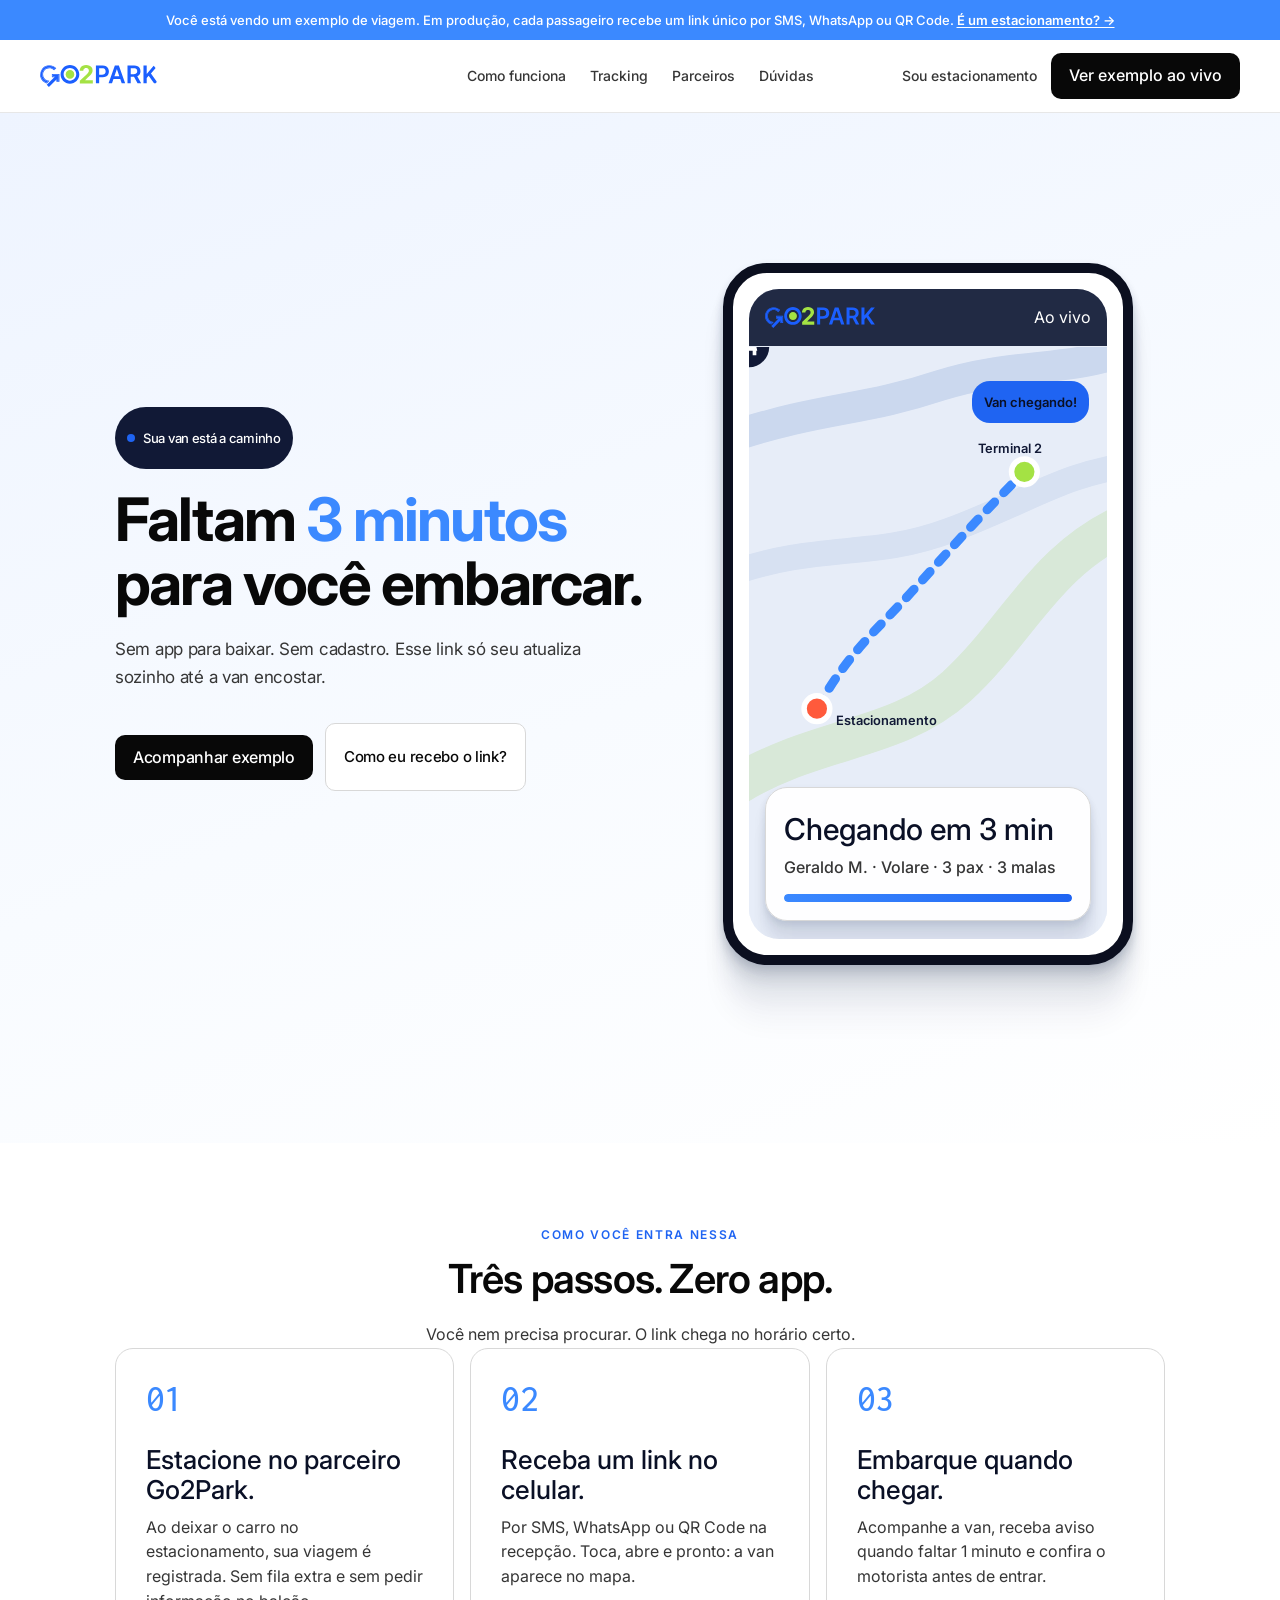
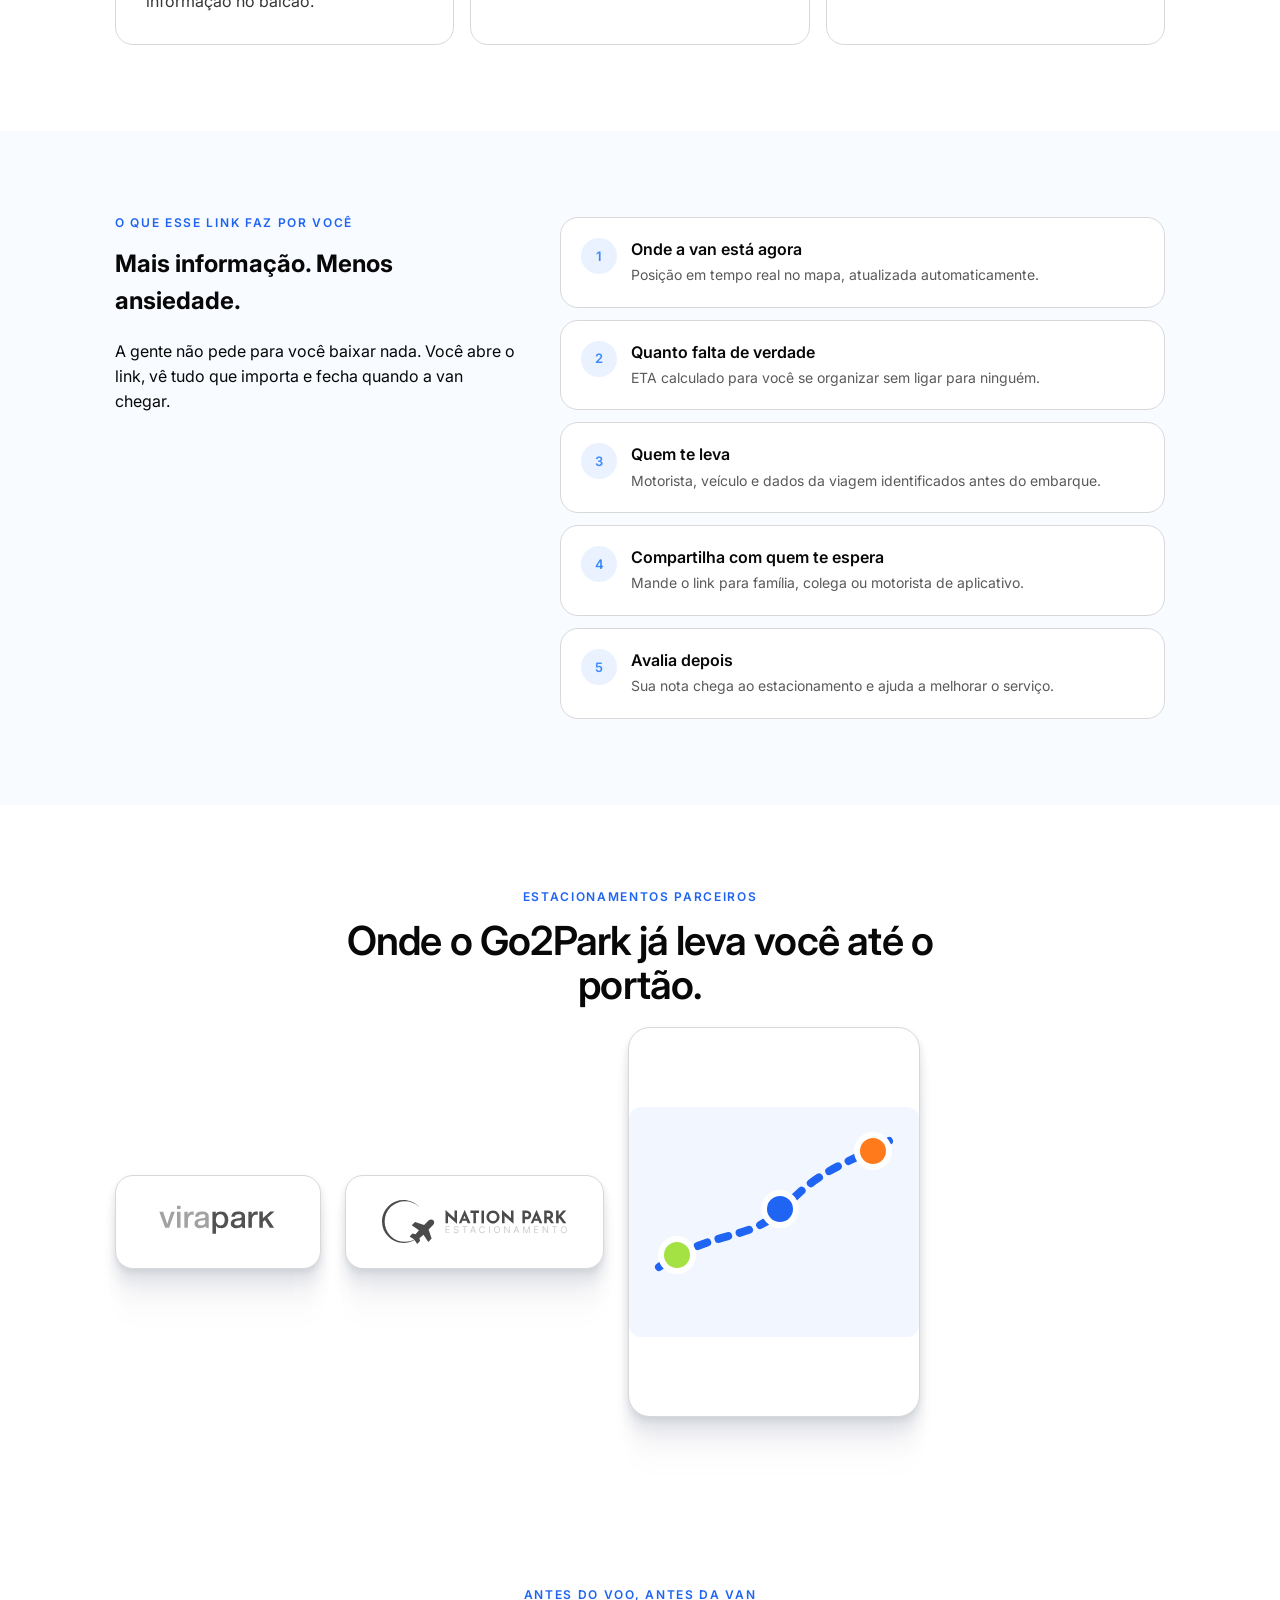
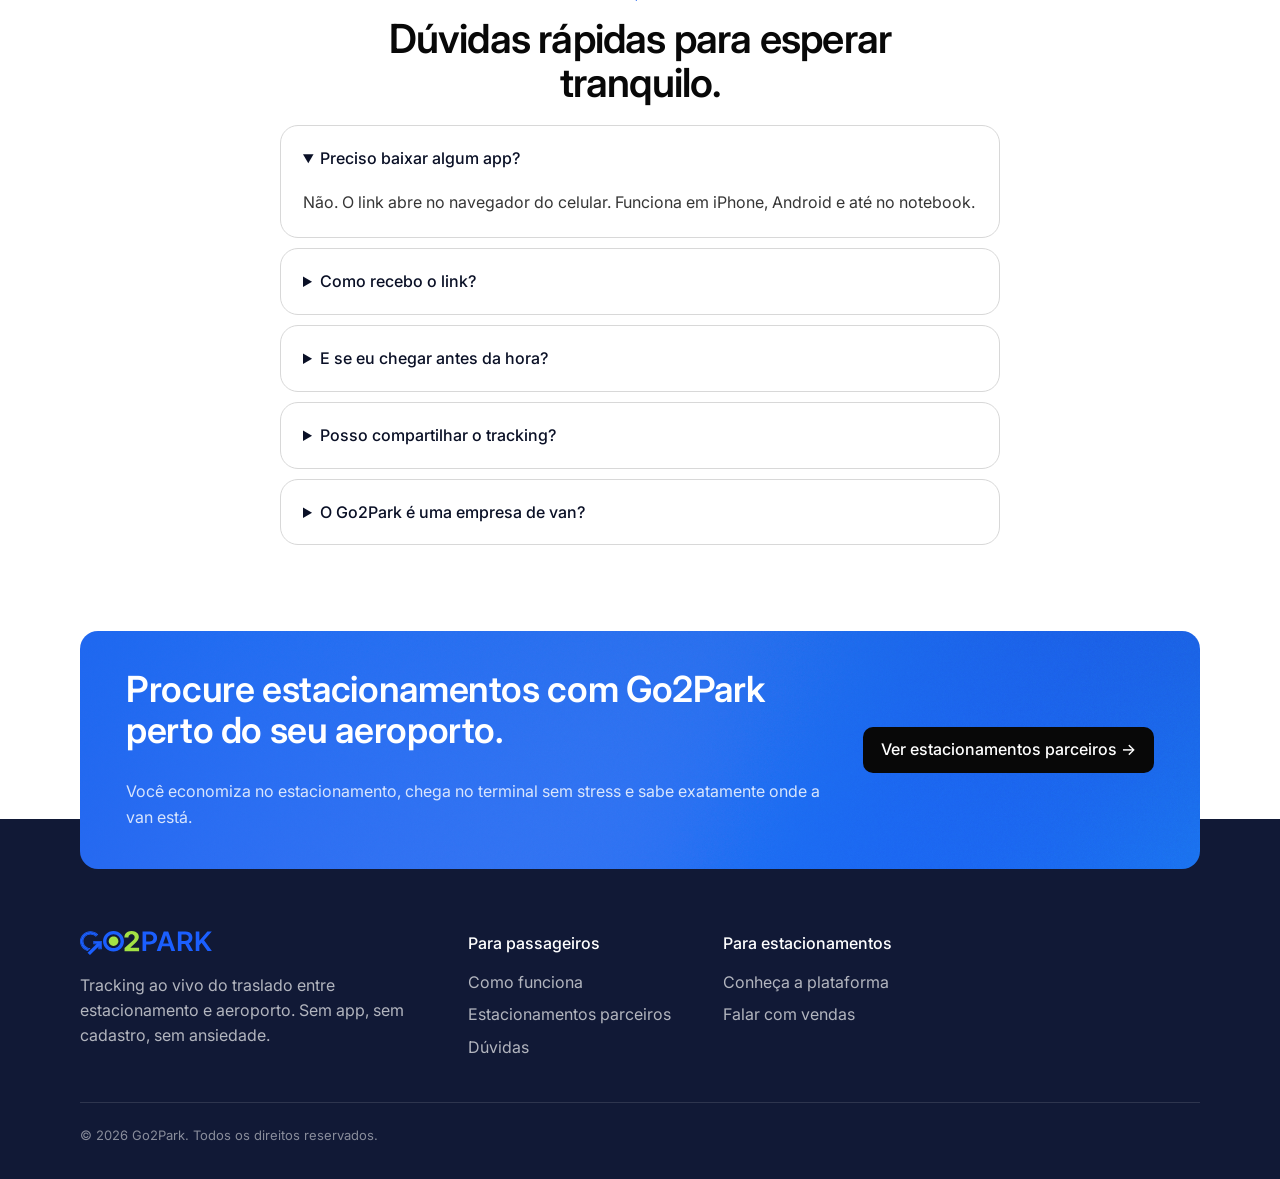
==== commit dc6095dd: "redesign clientes.html: aplica design system de empresas.html" ====
--- a/clientes.html
+++ b/clientes.html
@@ -7,45 +7,48 @@
     <meta name="description" content="Acompanhe sua van do estacionamento até o aeroporto em tempo real. Sem app, sem cadastro. Só abrir o link e ver onde ela está." />
     <link rel="preconnect" href="https://fonts.googleapis.com" />
     <link rel="preconnect" href="https://fonts.gstatic.com" crossorigin />
-    <link href="https://fonts.googleapis.com/css2?family=Inter:wght@400;500;600&family=Inconsolata:wght@400;500&display=swap" rel="stylesheet" />
+    <link href="https://fonts.googleapis.com/css2?family=Inter:wght@400;500;600;700&family=Inconsolata:wght@400;500&display=swap" rel="stylesheet" />
     <link rel="stylesheet" href="css/landing-pages.css" />
   </head>
   <body>
-    <div class="page">
-      <div class="client-banner">Você está vendo um exemplo de viagem. Em produção, cada passageiro recebe um link único por SMS, WhatsApp ou QR Code. <a href="empresas.html">É um estacionamento? →</a></div>
-
-      <nav class="site-nav">
-        <div class="container nav-inner">
-          <a class="brand" href="clientes.html" aria-label="Go2Park Clientes">
-            <img class="brand-icon" src="assets/go2park-icon.png" alt="" />
-            <img class="brand-word" src="assets/go2park-logo.svg" alt="Go2Park" />
+    <div class="page clientes-layout">
+
+      <div class="client-banner">
+        Você está vendo um exemplo de viagem. Em produção, cada passageiro recebe um link único por SMS, WhatsApp ou QR Code.
+        <a href="empresas.html">É um estacionamento? →</a>
+      </div>
+
+      <nav class="ship-nav">
+        <div class="ship-nav-inner">
+          <a class="ship-brand" href="clientes.html" aria-label="Go2Park Clientes">
+            <img src="assets/go2park-logo.svg" alt="Go2Park" />
           </a>
-          <div class="nav-links">
+          <div class="ship-links">
             <a href="#como-usar">Como funciona</a>
             <a href="#tracking">Tracking</a>
             <a href="#parceiros">Parceiros</a>
             <a href="#faq">Dúvidas</a>
           </div>
-          <div class="nav-actions">
-            <a class="button secondary" href="empresas.html">Sou estacionamento →</a>
-            <a class="button primary" href="#tracking">Ver exemplo ao vivo</a>
+          <div class="ship-actions">
+            <a href="empresas.html">Sou estacionamento</a>
+            <a class="ship-button" href="#tracking">Ver exemplo ao vivo</a>
           </div>
         </div>
       </nav>
 
       <header class="client-hero">
-        <div class="container hero-grid">
-          <div>
+        <div class="ship-container hero-grid">
+          <div class="hero-copy">
             <span class="status-pill">Sua van está a caminho</span>
-            <h1 class="display hero-title" style="color:var(--navy-2)">Faltam <span style="color:var(--blue)">3 minutos</span> para você embarcar.</h1>
-            <p class="hero-copy">Sem app para baixar. Sem cadastro. Esse link só seu atualiza sozinho até a van encostar.</p>
-            <div class="nav-actions" style="justify-content:flex-start">
-              <a class="button primary" href="#tracking">Acompanhar exemplo</a>
-              <a class="button secondary" href="#como-usar">Como eu recebo o link?</a>
+            <h1>Faltam <span style="color:var(--blue)">3 minutos</span> para você embarcar.</h1>
+            <p>Sem app para baixar. Sem cadastro. Esse link só seu atualiza sozinho até a van encostar.</p>
+            <div class="client-hero-actions">
+              <a class="ship-button" href="#tracking">Acompanhar exemplo</a>
+              <a class="client-btn-outline" href="#como-usar">Como eu recebo o link?</a>
             </div>
           </div>
 
-          <div class="tracking-phone" aria-label="Exemplo de tracking Go2Park">
+          <div class="tracking-phone" aria-label="Exemplo de tracking Go2Park" id="tracking">
             <div class="phone-screen">
               <div class="phone-top">
                 <img src="assets/go2park-logo.svg" alt="Go2Park" />
@@ -77,121 +80,143 @@
         </div>
       </header>
 
-      <section id="como-usar" class="band">
-        <div class="container">
-          <p class="eyebrow">Como você entra nessa</p>
-          <h2 class="display section-title">Três passos. Zero app.</h2>
-          <p class="section-copy">Você nem precisa procurar. O link chega no horário certo.</p>
-          <div class="steps">
-            <article class="step-card">
-              <span class="step-number">01</span>
-              <h3>Estacione no parceiro Go2Park.</h3>
-              <p>Ao deixar o carro no estacionamento, sua viagem é registrada. Sem fila extra e sem pedir informação no balcão.</p>
-            </article>
-            <article class="step-card">
-              <span class="step-number">02</span>
-              <h3>Receba um link no celular.</h3>
-              <p>Por SMS, WhatsApp ou QR Code na recepção. Toca, abre e pronto: a van aparece no mapa.</p>
-            </article>
-            <article class="step-card">
-              <span class="step-number">03</span>
-              <h3>Embarque quando chegar.</h3>
-              <p>Acompanhe a van, receba aviso quando faltar 1 minuto e confira o motorista antes de entrar.</p>
-            </article>
-          </div>
-        </div>
-      </section>
-
-      <section id="tracking" class="band mist">
-        <div class="container benefit-layout">
-          <div>
-            <p class="eyebrow">O que esse link faz por você</p>
-            <h2 class="display section-title tight">Mais informação. Menos ansiedade.</h2>
-            <p class="section-copy">A gente não pede para você baixar nada. Você abre o link, vê tudo que importa e fecha quando a van chegar.</p>
+      <section id="como-usar" class="ship-section">
+        <div class="ship-container flow-head">
+          <p class="ship-eyebrow">Como você entra nessa</p>
+          <h2>Três passos. Zero app.</h2>
+          <p>Você nem precisa procurar. O link chega no horário certo.</p>
+        </div>
+        <div class="ship-container steps">
+          <article class="step-card">
+            <span class="step-number">01</span>
+            <h3>Estacione no parceiro Go2Park.</h3>
+            <p>Ao deixar o carro no estacionamento, sua viagem é registrada. Sem fila extra e sem pedir informação no balcão.</p>
+          </article>
+          <article class="step-card">
+            <span class="step-number">02</span>
+            <h3>Receba um link no celular.</h3>
+            <p>Por SMS, WhatsApp ou QR Code na recepção. Toca, abre e pronto: a van aparece no mapa.</p>
+          </article>
+          <article class="step-card">
+            <span class="step-number">03</span>
+            <h3>Embarque quando chegar.</h3>
+            <p>Acompanhe a van, receba aviso quando faltar 1 minuto e confira o motorista antes de entrar.</p>
+          </article>
+        </div>
+      </section>
+
+      <section class="ship-section client-benefit-section">
+        <div class="ship-container benefit-layout">
+          <div>
+            <p class="ship-eyebrow">O que esse link faz por você</p>
+            <h2>Mais informação. Menos ansiedade.</h2>
+            <p>A gente não pede para você baixar nada. Você abre o link, vê tudo que importa e fecha quando a van chegar.</p>
           </div>
           <div class="benefit-list">
-            <article class="benefit-item"><span>1</span><div><b>Onde a van está agora</b><p>Posição em tempo real no mapa, atualizada automaticamente.</p></div></article>
-            <article class="benefit-item"><span>2</span><div><b>Quanto falta de verdade</b><p>ETA calculado para você se organizar sem ligar para ninguém.</p></div></article>
-            <article class="benefit-item"><span>3</span><div><b>Quem te leva</b><p>Motorista, veículo e dados da viagem identificados antes do embarque.</p></div></article>
-            <article class="benefit-item"><span>4</span><div><b>Compartilha com quem te espera</b><p>Mande o link para família, colega ou motorista de aplicativo.</p></div></article>
-            <article class="benefit-item"><span>5</span><div><b>Avalia depois</b><p>Sua nota chega ao estacionamento e ajuda a melhorar o serviço.</p></div></article>
-          </div>
-        </div>
-      </section>
-
-      <section id="parceiros" class="band">
-        <div class="container">
-          <p class="eyebrow">Estacionamentos parceiros</p>
-          <h2 class="display section-title">Onde o Go2Park já leva você até o portão.</h2>
-          <div class="logo-strip-inner" style="margin-top:34px">
-            <span class="logo-tile">Virapark</span>
-            <span class="logo-tile">Garageinn</span>
-            <span class="logo-tile">Nation Park</span>
-            <div class="partner-map">
-              <svg width="290" height="230" viewBox="0 0 290 230" aria-hidden="true">
-                <rect width="290" height="230" rx="12" fill="#f1f6ff" />
-                <path d="M30 160 C92 118 120 138 160 96 C190 64 214 58 260 34" fill="none" stroke="#1f64f2" stroke-width="8" stroke-linecap="round" stroke-dasharray="10 12" />
-                <circle cx="48" cy="148" r="16" fill="#a4e244" stroke="#fff" stroke-width="6" />
-                <circle cx="151" cy="102" r="16" fill="#1f64f2" stroke="#fff" stroke-width="6" />
-                <circle cx="244" cy="44" r="16" fill="#ff7a1a" stroke="#fff" stroke-width="6" />
-              </svg>
-            </div>
-          </div>
-        </div>
-      </section>
-
-      <section id="faq" class="band mist">
-        <div class="container">
-          <p class="eyebrow">Antes do voo, antes da van</p>
-          <h2 class="display section-title">Dúvidas rápidas para esperar tranquilo.</h2>
-          <div class="faq">
-            <details open>
-              <summary>Preciso baixar algum app?</summary>
-              <p>Não. O link abre no navegador do celular. Funciona em iPhone, Android e até no notebook.</p>
-            </details>
-            <details>
-              <summary>Como recebo o link?</summary>
-              <p>Por SMS ou WhatsApp, no número cadastrado no estacionamento. Também pode escanear o QR Code da recepção.</p>
-            </details>
-            <details>
-              <summary>E se eu chegar antes da hora?</summary>
-              <p>O link mostra a próxima van disponível e o tempo para ela passar pelo seu ponto.</p>
-            </details>
-            <details>
-              <summary>Posso compartilhar o tracking?</summary>
-              <p>Pode. Envie para família, colega de viagem ou motorista de aplicativo. Todo mundo vê a mesma van.</p>
-            </details>
-            <details>
-              <summary>O Go2Park é uma empresa de van?</summary>
-              <p>Não. A Go2Park é a tecnologia que organiza o traslado dos estacionamentos parceiros.</p>
-            </details>
-          </div>
-        </div>
-      </section>
-
-      <section class="band form-section">
-        <div class="container">
-          <p class="eyebrow">Vai viajar?</p>
-          <h2 class="display section-title" style="color:#fff">Procure estacionamentos com Go2Park perto do seu aeroporto.</h2>
-          <p class="section-copy" style="color:rgba(255,255,255,.72)">Você economiza no estacionamento, chega no terminal sem stress e sabe exatamente onde a van está.</p>
-          <div class="nav-actions" style="justify-content:flex-start; margin-top:28px">
-            <a class="button dark-primary" href="#parceiros">Ver estacionamentos parceiros →</a>
-            <a class="button ghost" href="empresas.html">Meu estacionamento precisa disso</a>
-          </div>
-        </div>
-      </section>
-
-      <footer class="footer">
-        <div class="container footer-grid">
+            <article class="benefit-item">
+              <span>1</span>
+              <div><b>Onde a van está agora</b><p>Posição em tempo real no mapa, atualizada automaticamente.</p></div>
+            </article>
+            <article class="benefit-item">
+              <span>2</span>
+              <div><b>Quanto falta de verdade</b><p>ETA calculado para você se organizar sem ligar para ninguém.</p></div>
+            </article>
+            <article class="benefit-item">
+              <span>3</span>
+              <div><b>Quem te leva</b><p>Motorista, veículo e dados da viagem identificados antes do embarque.</p></div>
+            </article>
+            <article class="benefit-item">
+              <span>4</span>
+              <div><b>Compartilha com quem te espera</b><p>Mande o link para família, colega ou motorista de aplicativo.</p></div>
+            </article>
+            <article class="benefit-item">
+              <span>5</span>
+              <div><b>Avalia depois</b><p>Sua nota chega ao estacionamento e ajuda a melhorar o serviço.</p></div>
+            </article>
+          </div>
+        </div>
+      </section>
+
+      <section id="parceiros" class="ship-section">
+        <div class="ship-container flow-head">
+          <p class="ship-eyebrow">Estacionamentos parceiros</p>
+          <h2>Onde o Go2Park já leva você até o portão.</h2>
+        </div>
+        <div class="ship-container client-logo-row">
+          <div class="client-logo-tile">
+            <img src="assets/logo-virapark.svg" alt="Virapark" />
+          </div>
+          <div class="client-logo-tile">
+            <img src="assets/logo-nationpark.svg" alt="Nation Park" />
+          </div>
+          <div class="partner-map">
+            <svg width="290" height="230" viewBox="0 0 290 230" aria-hidden="true">
+              <rect width="290" height="230" rx="12" fill="#f1f6ff" />
+              <path d="M30 160 C92 118 120 138 160 96 C190 64 214 58 260 34" fill="none" stroke="#1f64f2" stroke-width="8" stroke-linecap="round" stroke-dasharray="10 12" />
+              <circle cx="48" cy="148" r="16" fill="#a4e244" stroke="#fff" stroke-width="6" />
+              <circle cx="151" cy="102" r="16" fill="#1f64f2" stroke="#fff" stroke-width="6" />
+              <circle cx="244" cy="44" r="16" fill="#ff7a1a" stroke="#fff" stroke-width="6" />
+            </svg>
+          </div>
+        </div>
+      </section>
+
+      <section id="faq" class="ship-section client-faq-section">
+        <div class="ship-container flow-head">
+          <p class="ship-eyebrow">Antes do voo, antes da van</p>
+          <h2>Dúvidas rápidas para esperar tranquilo.</h2>
+        </div>
+        <div class="ship-container faq">
+          <details open>
+            <summary>Preciso baixar algum app?</summary>
+            <p>Não. O link abre no navegador do celular. Funciona em iPhone, Android e até no notebook.</p>
+          </details>
+          <details>
+            <summary>Como recebo o link?</summary>
+            <p>Por SMS ou WhatsApp, no número cadastrado no estacionamento. Também pode escanear o QR Code da recepção.</p>
+          </details>
+          <details>
+            <summary>E se eu chegar antes da hora?</summary>
+            <p>O link mostra a próxima van disponível e o tempo para ela passar pelo seu ponto.</p>
+          </details>
+          <details>
+            <summary>Posso compartilhar o tracking?</summary>
+            <p>Pode. Envie para família, colega de viagem ou motorista de aplicativo. Todo mundo vê a mesma van.</p>
+          </details>
+          <details>
+            <summary>O Go2Park é uma empresa de van?</summary>
+            <p>Não. A Go2Park é a tecnologia que organiza o traslado dos estacionamentos parceiros.</p>
+          </details>
+        </div>
+      </section>
+
+      <section class="final-cta client-final-cta">
+        <div>
+          <h3>Procure estacionamentos com Go2Park perto do seu aeroporto.</h3>
+          <p>Você economiza no estacionamento, chega no terminal sem stress e sabe exatamente onde a van está.</p>
+        </div>
+        <a class="ship-button ship-button-light" href="#parceiros">Ver estacionamentos parceiros →</a>
+      </section>
+
+      <footer class="ship-footer">
+        <div class="ship-footer-grid">
           <div>
             <img src="assets/go2park-logo.svg" alt="Go2Park" />
             <p>Tracking ao vivo do traslado entre estacionamento e aeroporto. Sem app, sem cadastro, sem ansiedade.</p>
           </div>
-          <div><h4>Para passageiros</h4><a href="#como-usar">Como funciona</a><a href="#parceiros">Estacionamentos parceiros</a><a href="#faq">Suporte</a></div>
-          <div><h4>Para estacionamentos</h4><a href="empresas.html">Conheça a plataforma</a><a href="empresas.html#demo">Falar com vendas</a></div>
-          <div><h4>Contato</h4><span>contato@go2park.com.br</span><span>Instagram</span><span>LinkedIn</span></div>
-        </div>
-        <div class="container footer-bottom">© 2026 Go2Park. Todos os direitos reservados. · Privacidade · Termos</div>
+          <div>
+            <h4>Para passageiros</h4>
+            <a href="#como-usar">Como funciona</a>
+            <a href="#parceiros">Estacionamentos parceiros</a>
+            <a href="#faq">Dúvidas</a>
+          </div>
+          <div>
+            <h4>Para estacionamentos</h4>
+            <a href="empresas.html">Conheça a plataforma</a>
+            <a href="empresas.html#demo">Falar com vendas</a>
+          </div>
+        </div>
+        <div class="ship-footer-bottom">© 2026 Go2Park. Todos os direitos reservados.</div>
       </footer>
     </div>
   </body>
--- a/css/landing-pages.css
+++ b/css/landing-pages.css
@@ -235,9 +235,10 @@
   max-width: 820px;
   margin-bottom: 18px;
   color: var(--navy-2);
-  font-size: clamp(32px, 4vw, 44.8px);
-  line-height: 46.6px;
-  letter-spacing: 0;
+  font-size: clamp(28px, 3.6vw, 40px);
+  font-weight: 600;
+  line-height: 1.1;
+  letter-spacing: -0.02em;
 }
 
 .section-title.tight {
@@ -248,8 +249,8 @@
   max-width: 720px;
   margin-bottom: 0;
   color: var(--body);
-  font-size: 18px;
-  line-height: 29px;
+  font-size: 16px;
+  line-height: 1.65;
 }
 
 .band {
@@ -518,13 +519,13 @@
 
 .step-number {
   display: block;
-  margin-bottom: 46px;
+  margin-bottom: 28px;
   color: var(--blue);
-  font-family: "Inter", Arial, Helvetica, sans-serif;
-  font-size: 56px;
-  font-weight: 600;
-  letter-spacing: -0.56px;
-  line-height: 0.9;
+  font-family: "Inconsolata", "DM Mono", monospace;
+  font-size: 38px;
+  font-weight: 500;
+  letter-spacing: -0.02em;
+  line-height: 1;
 }
 
 .feature-grid {
@@ -734,24 +735,87 @@
 }
 
 .client-banner {
-  padding: 10px 0;
+  padding: 10px 24px;
   background: var(--blue);
   color: #fff;
-  font-size: 14px;
+  font-size: 13px;
   font-weight: 500;
   text-align: center;
 }
 
+.client-banner a {
+  color: #fff;
+  font-weight: 600;
+  text-decoration: underline;
+  text-underline-offset: 2px;
+}
+
 .client-hero {
-  background: var(--mist);
+  background: linear-gradient(160deg, #eef4ff 0%, #f8fbff 55%, #ffffff 100%);
+  padding: 72px 0 86px;
 }
 
 .client-hero .hero-grid {
-  padding-top: 56px;
-}
-
-.client-hero .hero-copy {
+  display: grid;
+  grid-template-columns: minmax(0, 1fr) minmax(360px, 0.9fr);
+  gap: 48px;
+  align-items: center;
+  width: min(1050px, calc(100% - 64px));
+  margin: 0 auto;
+}
+
+.client-hero h1 {
+  max-width: 580px;
+  margin: 18px 0 20px;
+  color: var(--primary);
+  font-size: clamp(40px, 5vw, 60px);
+  font-weight: 700;
+  line-height: 1.07;
+  letter-spacing: -0.03em;
+}
+
+.client-hero .hero-copy > p {
+  max-width: 480px;
+  margin-bottom: 32px;
   color: var(--body);
+  font-size: 17px;
+  line-height: 1.65;
+}
+
+.client-hero-actions {
+  display: flex;
+  align-items: center;
+  gap: 12px;
+  flex-wrap: wrap;
+}
+
+.client-btn-outline {
+  display: inline-flex;
+  align-items: center;
+  min-height: 44px;
+  padding: 10px 18px;
+  border: 1px solid var(--line);
+  border-radius: 10px;
+  background: #fff;
+  color: var(--primary);
+  font-size: 15px;
+  font-weight: 500;
+  text-decoration: none;
+  transition: border-color 0.2s, background 0.2s;
+}
+
+.client-btn-outline:hover {
+  border-color: var(--blue);
+  background: #f0f6ff;
+}
+
+.ship-button-light {
+  background: #fff;
+  color: var(--primary);
+}
+
+.ship-button-light:hover {
+  background: #f0f6ff;
 }
 
 .status-pill {
@@ -974,9 +1038,71 @@
   display: grid;
   place-items: center;
   border-radius: 999px;
-  background: var(--lime);
-  color: var(--navy-2);
+  background: #eaf2ff;
+  color: var(--blue);
+  font-size: 13px;
   font-weight: 600;
+}
+
+.benefit-item b {
+  display: block;
+  margin-bottom: 4px;
+  color: var(--primary);
+  font-size: 16px;
+  font-weight: 600;
+  line-height: 1.4;
+}
+
+.benefit-item p {
+  margin: 0;
+  color: var(--muted);
+  font-size: 14px;
+  line-height: 1.6;
+}
+
+.client-faq-section .faq {
+  width: min(720px, 100%);
+  margin: 0 auto;
+}
+
+.client-benefit-section {
+  background: #f8fbff;
+}
+
+.client-logo-row {
+  display: flex;
+  align-items: center;
+  gap: 24px;
+  margin-top: 40px;
+  flex-wrap: wrap;
+}
+
+.client-logo-tile {
+  display: flex;
+  align-items: center;
+  justify-content: center;
+  padding: 24px 36px;
+  border: 1px solid var(--line);
+  border-radius: 18px;
+  background: #fff;
+  box-shadow: var(--shadow);
+}
+
+.client-logo-tile img {
+  height: 44px;
+  width: auto;
+  filter: grayscale(100%);
+  opacity: 0.75;
+  transition: filter 0.2s, opacity 0.2s;
+}
+
+.client-logo-tile:hover img {
+  filter: grayscale(0%);
+  opacity: 1;
+}
+
+.client-final-cta {
+  background: var(--blue);
 }
 
 .partner-map {
